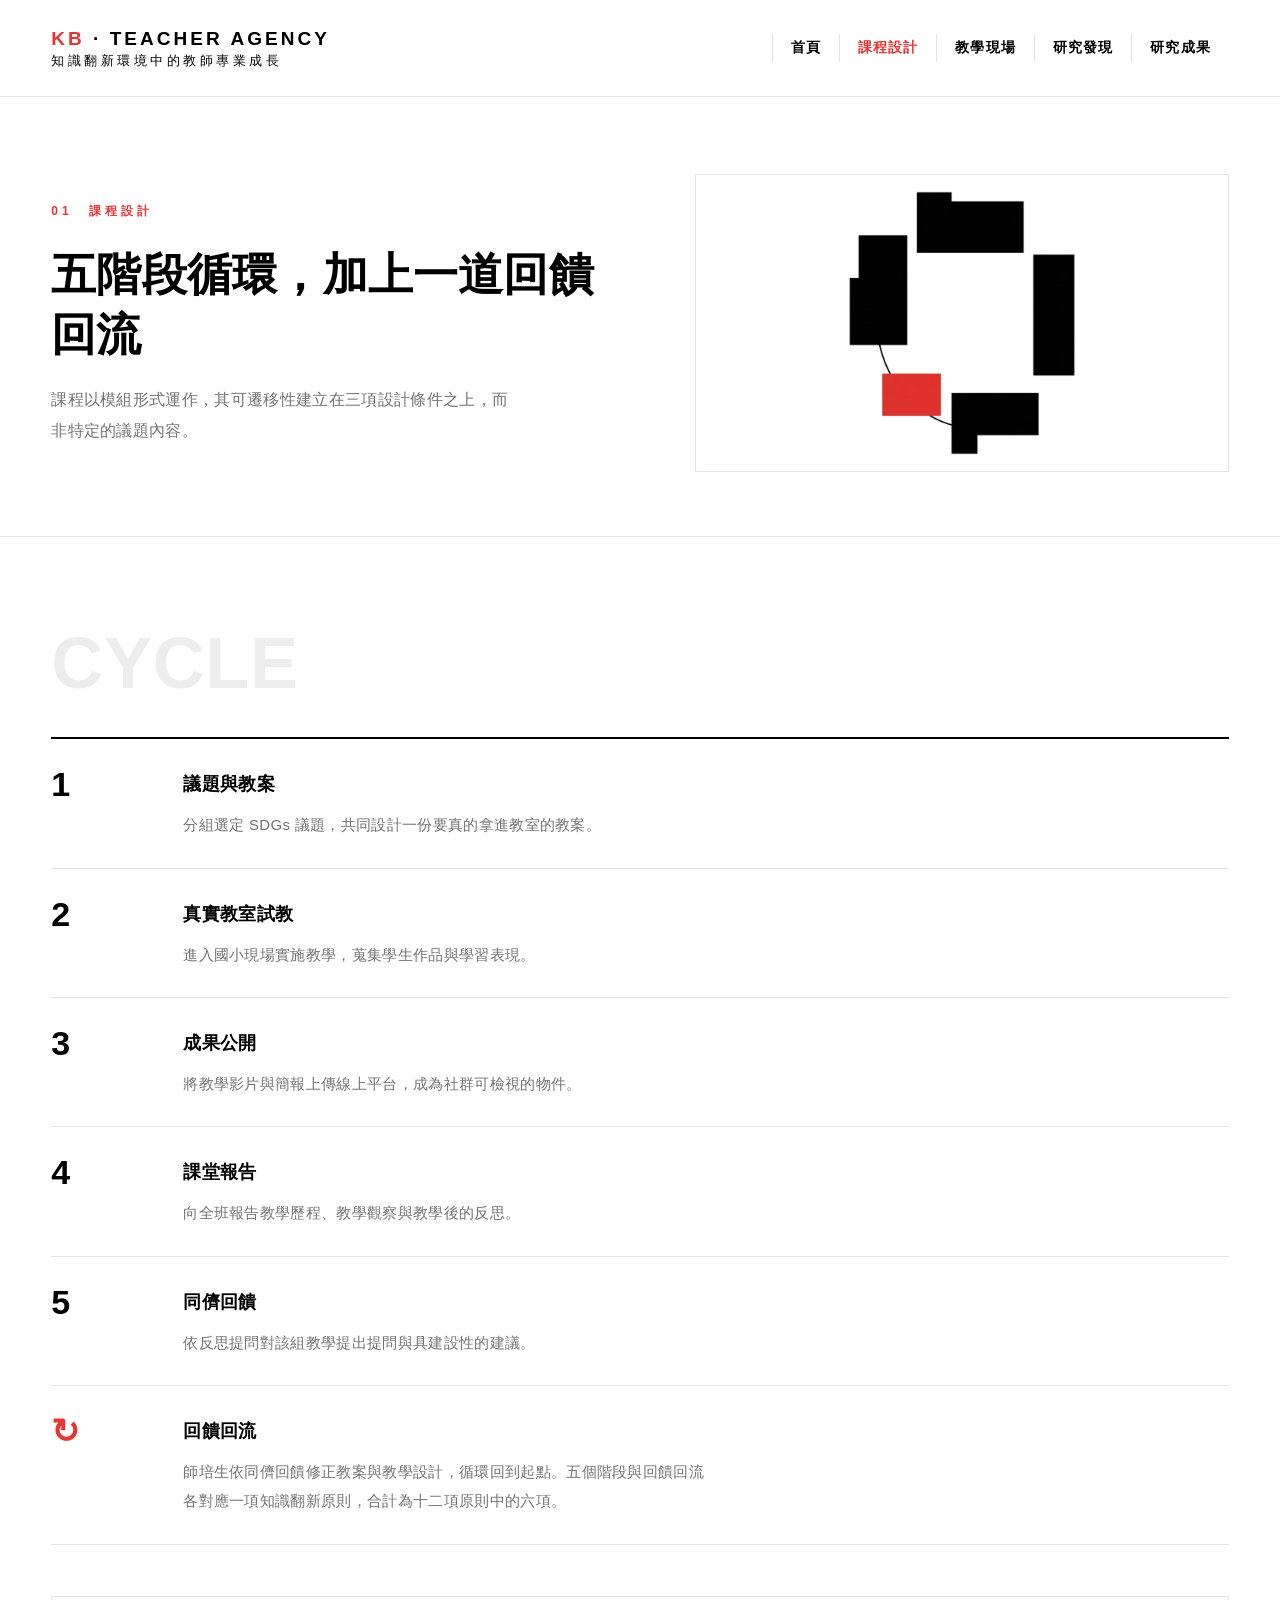
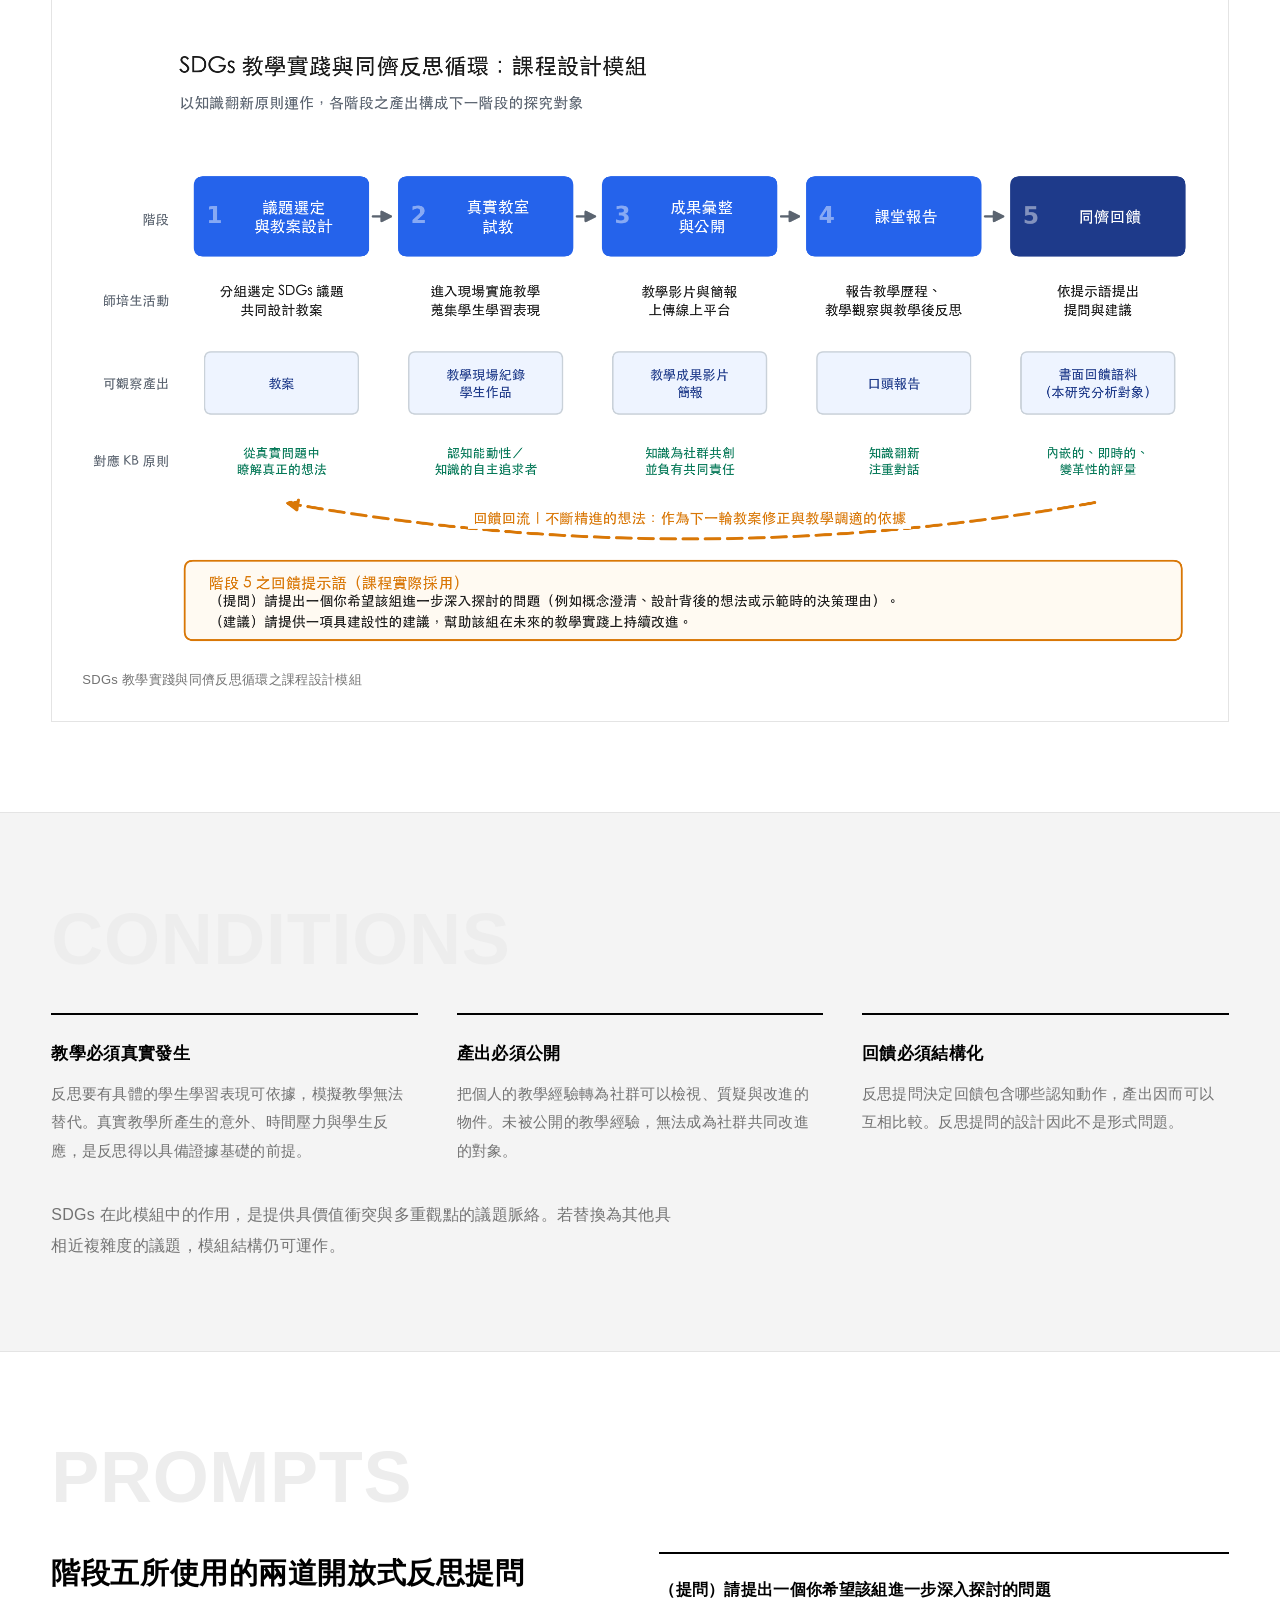
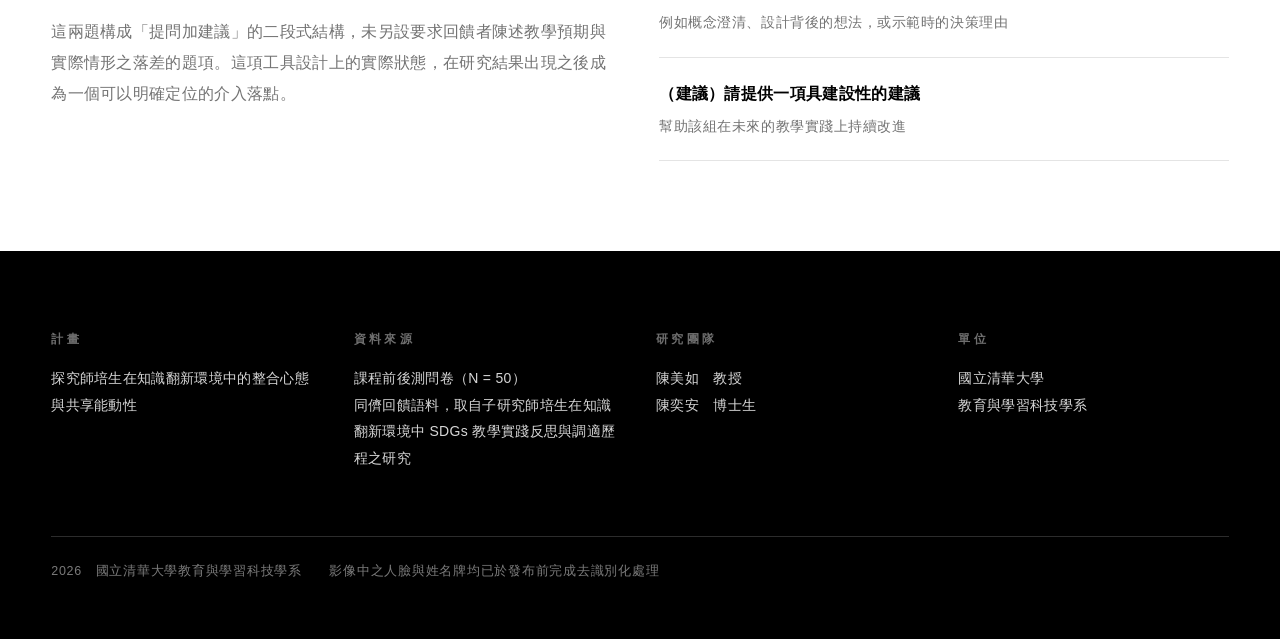
==== course.html @ b5ef2713 "納入整合心智問卷結果（N=50，三構面 dz .78–1.00）與兩構念關聯檢驗（N=45，r=-.20 未達顯著）" ====
<!doctype html>
<html lang="zh-Hant">
<head>
<meta charset="utf-8">
<meta name="viewport" content="width=device-width, initial-scale=1">
<title>課程設計｜探究師培生在知識翻新環境中的整合心態與共享能動性</title>
<meta name="description" content="五階段循環模組、三項可遷移的設計條件與同儕回饋反思提問">
<link rel="stylesheet" href="assets/site.css?v=9aa665db">
</head>
<body>

<header class="mast">
  <div class="mast-in">
    <a class="mark" href="index.html">
      <div class="en"><span>KB</span>&nbsp;&middot;&nbsp;TEACHER AGENCY</div>
      <div class="zh">知識翻新環境中的教師專業成長</div>
    </a>
    <button class="burger" aria-label="選單"><i></i><i></i><i></i></button>
    <nav class="nav"><a href="index.html">首頁</a><a href="course.html" class="on">課程設計</a><a href="field.html">教學現場</a><a href="findings.html">研究發現</a><a href="outputs.html">研究成果</a></nav>
  </div>
</header>

<section class="ph">
  <div class="ph-in">
    <div class="rv">
      <div class="kicker">01　課程設計</div>
      <h1>五階段循環，加上一道回饋回流</h1>
      <p class="stand">課程以模組形式運作，其可遷移性建立在三項設計條件之上，而非特定的議題內容。</p>
    </div>
    <figure class="kv rv"><img src="assets/art/kv-course.jpg" alt=""></figure>
  </div>
</section>

<section class="sec">
  <div class="shell">
    <h2 class="lab rv">Cycle</h2>
    <div class="stage rv"><div class="n">1</div><div><h3>議題與教案</h3><p>分組選定 SDGs 議題，共同設計一份要真的拿進教室的教案。</p></div></div>
    <div class="stage rv"><div class="n">2</div><div><h3>真實教室試教</h3><p>進入國小現場實施教學，蒐集學生作品與學習表現。</p></div></div>
    <div class="stage rv"><div class="n">3</div><div><h3>成果公開</h3><p>將教學影片與簡報上傳線上平台，成為社群可檢視的物件。</p></div></div>
    <div class="stage rv"><div class="n">4</div><div><h3>課堂報告</h3><p>向全班報告教學歷程、教學觀察與教學後的反思。</p></div></div>
    <div class="stage rv"><div class="n">5</div><div><h3>同儕回饋</h3><p>依反思提問對該組教學提出提問與具建設性的建議。</p></div></div>
    <div class="stage loop rv"><div class="n">↻</div><div><h3>回饋回流</h3><p>師培生依同儕回饋修正教案與教學設計，循環回到起點。五個階段與回饋回流各對應一項知識翻新原則，合計為十二項原則中的六項。</p></div></div>
    <figure class="plate rv"><img src="assets/figs/module_zh.png" alt="課程設計模組">
      <figcaption>SDGs 教學實踐與同儕反思循環之課程設計模組</figcaption></figure>
  </div>
</section>

<section class="sec wash">
  <div class="shell">
    <h2 class="lab rv">Conditions</h2>
    <div class="cols">
      <div class="cond rv"><h3>教學必須真實發生</h3><p>反思要有具體的學生學習表現可依據，模擬教學無法替代。真實教學所產生的意外、時間壓力與學生反應，是反思得以具備證據基礎的前提。</p></div>
      <div class="cond rv"><h3>產出必須公開</h3><p>把個人的教學經驗轉為社群可以檢視、質疑與改進的物件。未被公開的教學經驗，無法成為社群共同改進的對象。</p></div>
      <div class="cond rv"><h3>回饋必須結構化</h3><p>反思提問決定回饋包含哪些認知動作，產出因而可以互相比較。反思提問的設計因此不是形式問題。</p></div>
    </div>
    <p class="muted rv" style="margin-top:34px">SDGs 在此模組中的作用，是提供具價值衝突與多重觀點的議題脈絡。若替換為其他具相近複雜度的議題，模組結構仍可運作。</p>
  </div>
</section>

<section class="sec">
  <div class="shell">
    <h2 class="lab rv">Prompts</h2>
    <div class="cols">
      <div class="rv">
        <h2>階段五所使用的兩道開放式反思提問</h2>
        <p class="muted">這兩題構成「提問加建議」的二段式結構，未另設要求回饋者陳述教學預期與實際情形之落差的題項。這項工具設計上的實際狀態，在研究結果出現之後成為一個可以明確定位的介入落點。</p>
      </div>
      <div class="list rv">
        <ul>
          <li><div class="t">（提問）請提出一個你希望該組進一步深入探討的問題</div><div class="m">例如概念澄清、設計背後的想法，或示範時的決策理由</div></li>
          <li><div class="t">（建議）請提供一項具建設性的建議</div><div class="m">幫助該組在未來的教學實踐上持續改進</div></li>
        </ul>
      </div>
    </div>
  </div>
</section>


<footer class="foot">
  <div class="shell">
    <div class="grid">
      <div>
        <h4>計畫</h4>
        <p>探究師培生在知識翻新環境中的整合心態與共享能動性</p>
      </div>
      <div>
        <h4>資料來源</h4>
        <p>課程前後測問卷（N = 50）<br>同儕回饋語料，取自子研究師培生在知識翻新環境中 SDGs 教學實踐反思與調適歷程之研究</p>
      </div>
      <div>
        <h4>研究團隊</h4>
        <p>陳美如　教授<br>陳奕安　博士生</p>
      </div>
      <div>
        <h4>單位</h4>
        <p>國立清華大學<br>教育與學習科技學系</p>
      </div>
    </div>
    <div class="bar">2026　國立清華大學教育與學習科技學系　　影像中之人臉與姓名牌均已於發布前完成去識別化處理</div>
  </div>
</footer>

<div class="lb" id="lb"><button class="x" id="lbx" aria-label="關閉">×</button><div id="lbBody"></div><div class="cap" id="lbCap"></div></div>

<script src="assets/manifest.js?v=271b91b4"></script>
<script src="assets/site.js?v=cc3c981f"></script>
</body>
</html>
---- assets/site.css ----
/* ===========================================================
   計畫成果網站　樣式系統
   識別參考：台北當代藝術館（純白、純黑、單一訊號紅、硬邊方塊、無襯線）
   =========================================================== */

:root{
  --w:#FFFFFF;
  --k:#000000;
  --k-2:#272727;
  --grey:#737373;
  --grey-2:#A8A8A8;
  --rule:#E4E4E4;
  --wash:#F4F4F4;
  --red:#E83434;
  --red-2:#FF6060;

  --sans:"Noto Sans TC","PingFang TC","PingFang SC","Microsoft JhengHei","Heiti TC",
         -apple-system,BlinkMacSystemFont,"Helvetica Neue",Arial,sans-serif;
  --mono:"SF Mono",ui-monospace,Menlo,Consolas,monospace;

  --pad:clamp(20px,4vw,64px);
  --maxw:1440px;
  --mast-h:96px;
}

*{box-sizing:border-box}
html{-webkit-text-size-adjust:100%}
body{
  margin:0; background:var(--w); color:var(--k);
  font-family:var(--sans); font-size:16px; line-height:1.95;
  font-weight:400; letter-spacing:.02em;
  -webkit-font-smoothing:antialiased;
}
img{max-width:100%; display:block}
a{color:var(--k); text-decoration:none}
a:hover{color:var(--red)}

/* ---------- 骨架 ---------- */
.shell{max-width:var(--maxw); margin:0 auto; padding:0 var(--pad)}
.rule{height:1px; background:var(--rule); border:0; margin:0}

/* ---------- 標頭 ---------- */
.mast{position:sticky; top:0; z-index:100; background:var(--w); border-bottom:1px solid var(--rule)}
.mast-in{max-width:var(--maxw); margin:0 auto; padding:0 var(--pad);
  min-height:var(--mast-h); display:flex; align-items:center; justify-content:space-between; gap:24px}
.mark{display:block; line-height:1.15; padding:18px 0}
.mark .en{font-size:19px; font-weight:800; letter-spacing:.16em}
.mark .en span{color:var(--red)}
.mark .zh{font-size:12.5px; letter-spacing:.28em; color:var(--k); margin-top:4px; font-weight:500}
.mark:hover{color:var(--k)}

.nav{display:flex; align-items:stretch; gap:0}
.nav a{display:flex; align-items:center; padding:0 18px; font-size:14px; font-weight:700; letter-spacing:.08em;
  border-left:1px solid var(--rule); align-self:stretch}
.nav a.on{color:var(--red)}
.nav a.cta{background:var(--red); color:var(--w); border-left:0; margin-left:14px; padding:0 26px}
.nav a.cta:hover{background:var(--k); color:var(--w)}

.burger{display:none; width:52px; height:52px; background:var(--k); border:0; cursor:pointer; padding:0}
.burger i{display:block; width:22px; height:2px; background:var(--w); margin:4px auto}

@media(max-width:900px){
  :root{--mast-h:72px}
  .nav{position:fixed; inset:var(--mast-h) 0 auto 0; background:var(--w); flex-direction:column;
    border-bottom:1px solid var(--rule); transform:translateY(-140%); transition:transform .35s cubic-bezier(.2,.7,.2,1)}
  .nav.open{transform:none}
  .nav a{border-left:0; border-top:1px solid var(--rule); padding:18px var(--pad); font-size:15px}
  .nav a.cta{margin-left:0; padding:18px var(--pad)}
  .burger{display:block}
  .mark .en{font-size:16px} .mark .zh{font-size:11px; letter-spacing:.22em}
}

/* ---------- 頁首主視覺 ---------- */
.ph{border-bottom:1px solid var(--rule)}
.ph-in{max-width:var(--maxw); margin:0 auto; padding:clamp(40px,6vw,84px) var(--pad) clamp(36px,5vw,64px);
  display:grid; grid-template-columns:minmax(0,1fr) minmax(0,.92fr); gap:clamp(24px,5vw,64px); align-items:center}
@media(max-width:1000px){.ph-in{grid-template-columns:1fr; gap:28px}}
.kicker{font-size:12px; font-weight:800; letter-spacing:.34em; color:var(--red); margin-bottom:20px}
.ph h1{margin:0; font-weight:800; letter-spacing:.005em;
  font-size:clamp(27px,3.5vw,46px); line-height:1.34}
.ph .stand{margin:20px 0 0; font-size:16px; color:var(--grey); max-width:52ch; line-height:1.95}
.ph .kv{margin:0; border:1px solid var(--rule)}
.ph .kv img{width:100%; height:auto}

/* 首頁的加大版 */
.ph.lead .ph-in{padding-top:clamp(52px,7vw,104px)}
.ph.lead h1{font-size:clamp(30px,4.4vw,60px); line-height:1.26}

/* ---------- 區段 ---------- */
.sec{padding:clamp(56px,7vw,104px) 0; border-bottom:1px solid var(--rule)}
.sec:last-of-type{border-bottom:0}
.sec.wash{background:var(--wash)}
.sec.ink{background:var(--k); color:var(--w)}
.sec.ink .lab{color:#4A4A4A}
.sec.ink h2, .sec.ink a{color:var(--w)}
.sec.ink .rule{background:#333}

/* 需高於 .sec h2（同為 0,1,1 且在其前），故加上 .sec 前綴 */
.sec h2.lab{font-size:clamp(34px,6vw,72px); font-weight:800; letter-spacing:.01em; line-height:1;
  color:#EDEDED; margin:0 0 clamp(22px,3vw,44px); text-transform:uppercase;
  /* 最長的標為 DOCUMENTATION；窄螢幕下以 vw 收斂，並保留斷字作為最後防線 */
  overflow-wrap:break-word}
.sec h2{margin:0 0 22px; font-size:clamp(21px,2.4vw,29px); font-weight:800; letter-spacing:.02em; line-height:1.45}
.sec h3{margin:0 0 12px; font-size:18px; font-weight:800; letter-spacing:.02em}
.sec p{margin:0 0 18px; max-width:70ch}
.sec p:last-child{margin-bottom:0}
.lead-p{font-size:clamp(17px,1.6vw,20px); line-height:1.85; max-width:60ch; font-weight:500}
.muted{color:var(--grey)}

.cols{display:grid; grid-template-columns:repeat(auto-fit,minmax(min(100%,280px),1fr)); gap:clamp(20px,3vw,44px)}

/* ---------- 數字 ---------- */
.figs{display:grid; grid-template-columns:repeat(4,1fr); border-top:2px solid var(--k)}
.figs .f{padding:26px 20px 30px; border-right:1px solid var(--rule)}
.figs .f:last-child{border-right:0}
.figs b{display:block; font-size:clamp(32px,4vw,54px); font-weight:800; line-height:1; letter-spacing:-.01em;
  font-variant-numeric:tabular-nums}
.figs .f:nth-child(2) b{color:var(--red)}
.figs span{display:block; margin-top:12px; font-size:13px; color:var(--grey); letter-spacing:.06em; line-height:1.7}
@media(max-width:860px){.figs{grid-template-columns:repeat(2,1fr)}
  .figs .f{border-bottom:1px solid var(--rule)}
  .figs .f:nth-child(2n){border-right:0}}

/* ---------- 索引卡（首頁導引） ---------- */
.index-list{border-top:2px solid var(--k)}
.ix{display:grid; grid-template-columns:76px minmax(0,1fr) auto; gap:clamp(14px,3vw,40px);
  align-items:center; padding:clamp(22px,3vw,34px) 0; border-bottom:1px solid var(--rule)}
.ix:hover{color:var(--k)}
.ix .n{font-size:13px; font-weight:800; letter-spacing:.16em; color:var(--grey-2)}
.ix h3{margin:0 0 6px; font-size:clamp(19px,2.1vw,26px); font-weight:800; letter-spacing:.02em}
.ix p{margin:0; font-size:14.5px; color:var(--grey); max-width:60ch; line-height:1.8}
.ix .go{width:46px; height:46px; background:var(--wash); display:grid; place-items:center; flex:none;
  font-size:17px; transition:background .25s, color .25s}
.ix:hover .go{background:var(--red); color:var(--w)}
.ix:hover h3{color:var(--red)}
@media(max-width:700px){.ix{grid-template-columns:1fr auto; gap:14px} .ix .n{grid-column:1/-1}}

/* ---------- 階段 ---------- */
.stage{display:grid; grid-template-columns:96px minmax(0,1fr); gap:clamp(16px,3vw,36px);
  padding:28px 0; border-bottom:1px solid var(--rule)}
.stage:first-of-type{border-top:2px solid var(--k)}
.stage .n{font-size:34px; font-weight:800; line-height:1; letter-spacing:-.02em; font-variant-numeric:tabular-nums}
.stage.loop .n{color:var(--red)}
.stage h3{margin:0 0 8px}
.stage p{margin:0; color:var(--grey); font-size:15px; max-width:64ch}
@media(max-width:700px){.stage{grid-template-columns:56px minmax(0,1fr)} .stage .n{font-size:26px}}

.cond{border-top:2px solid var(--k); padding-top:22px}
.cond h3{margin:0 0 10px; font-size:17px}
.cond p{margin:0; font-size:14.5px; color:var(--grey)}

/* ---------- 發現 ---------- */
.find{border-top:2px solid var(--k); padding:32px 0 40px; border-bottom:1px solid var(--rule)}
.find .rq{font-size:12px; font-weight:800; letter-spacing:.3em; color:var(--red); margin-bottom:16px}
.find .big{font-size:clamp(40px,6vw,78px); font-weight:800; line-height:.98; letter-spacing:-.02em;
  font-variant-numeric:tabular-nums; margin-bottom:6px}
.find .cap{font-size:13px; color:var(--grey); letter-spacing:.05em; margin-bottom:22px}
.find h2{margin:0 0 14px}
.find-grid{display:grid; grid-template-columns:minmax(0,.72fr) minmax(0,1fr); gap:clamp(20px,4vw,56px)}
@media(max-width:860px){.find-grid{grid-template-columns:1fr; gap:10px}}

figure.plate{margin:clamp(28px,4vw,52px) 0 0; border:1px solid var(--rule); padding:clamp(16px,2.5vw,30px)}
figure.plate img{width:100%}
figure.plate figcaption{margin-top:16px; font-size:13px; color:var(--grey); line-height:1.75}

/* ---------- 揭露 ---------- */
.disclose{border:2px solid var(--red); padding:clamp(24px,3.5vw,44px)}
.disclose .tag{display:inline-block; background:var(--red); color:var(--w); font-size:12px; font-weight:800;
  letter-spacing:.24em; padding:6px 14px; margin-bottom:22px}
.disclose p{max-width:74ch}

/* ---------- 表列 ---------- */
.list{border-top:2px solid var(--k)}
.list li{list-style:none; padding:22px 0; border-bottom:1px solid var(--rule)}
.list ul{margin:0; padding:0}
.list .t{font-size:16px; font-weight:700; line-height:1.7}
.list .m{margin-top:8px; font-size:13.5px; color:var(--grey); letter-spacing:.04em; line-height:1.75}

/* ---------- 影音 ---------- */
.video{border:1px solid var(--rule); background:#000; position:relative; aspect-ratio:16/9}
.video iframe{position:absolute; inset:0; width:100%; height:100%; border:0}
.gal{display:grid; grid-template-columns:repeat(12,1fr); gap:10px}
.g{grid-column:span 4; min-width:0; aspect-ratio:4/3; overflow:hidden; background:var(--wash); cursor:zoom-in; position:relative}
.g.w{grid-column:span 6; aspect-ratio:16/10}
.g.t{grid-column:span 3; aspect-ratio:3/4}
.g img{width:100%; height:100%; object-fit:cover; transition:transform .7s cubic-bezier(.2,.7,.2,1)}
.g:hover img{transform:scale(1.05)}
.g .pl{position:absolute; left:0; bottom:0; background:var(--red); color:var(--w); font-size:11px;
  font-weight:800; letter-spacing:.14em; padding:6px 12px}
@media(max-width:860px){.g,.g.w,.g.t{grid-column:span 6; aspect-ratio:4/3}}
@media(max-width:540px){.gal{grid-template-columns:1fr} .g,.g.w,.g.t{grid-column:auto}}

.lb{position:fixed; inset:0; z-index:200; background:rgba(0,0,0,.95); display:none; place-items:center; padding:28px}
.lb.on{display:grid}
.lb img,.lb video{max-width:94vw; max-height:84vh}
.lb .cap{position:absolute; left:0; right:0; bottom:20px; text-align:center; color:#bbb; font-size:13px; padding:0 24px}
.lb .x{position:absolute; top:16px; right:18px; width:44px; height:44px; background:var(--red); color:var(--w);
  border:0; font-size:20px; cursor:pointer}

/* ---------- 頁尾 ---------- */
footer.foot{background:var(--k); color:var(--w); padding:clamp(44px,6vw,80px) 0 clamp(36px,5vw,56px)}
footer.foot a{color:var(--w)} footer.foot a:hover{color:var(--red-2)}
footer.foot .grid{display:grid; grid-template-columns:repeat(auto-fit,minmax(min(100%,220px),1fr)); gap:32px}
footer.foot h4{margin:0 0 14px; font-size:12px; font-weight:800; letter-spacing:.28em; color:#6E6E6E}
footer.foot p{margin:0 0 8px; font-size:14px; line-height:1.9; color:#D6D6D6}
footer.foot .bar{margin-top:clamp(32px,5vw,56px); padding-top:22px; border-top:1px solid #2C2C2C;
  font-size:12.5px; color:#7A7A7A; letter-spacing:.06em}

/* ---------- 進場 ---------- */
.js .rv{opacity:0; transform:translateY(14px); transition:opacity .7s cubic-bezier(.2,.7,.2,1), transform .7s cubic-bezier(.2,.7,.2,1)}
.js .rv.in{opacity:1; transform:none}
@media(prefers-reduced-motion:reduce){.js .rv{opacity:1; transform:none; transition:none}}


/* ===========================================================
   響應式補強
   =========================================================== */

/* 錨點捲動時避開固定標頭 */
:target{scroll-margin-top:calc(var(--mast-h) + 16px)}

/* 瀏海與圓角螢幕的安全區 */
@supports(padding:max(0px)){
  .shell,.mast-in,.ph-in{
    padding-left:max(var(--pad),env(safe-area-inset-left));
    padding-right:max(var(--pad),env(safe-area-inset-right));
  }
  footer.foot{padding-bottom:max(clamp(36px,5vw,56px),env(safe-area-inset-bottom))}
}

/* 觸控裝置：hover 效果無法觸發，改以點擊回饋取代，避免停在放大狀態 */
@media(hover:none){
  .g:hover img{transform:none}
  .g:active img{transform:scale(1.03)}
  .ix:hover .go{background:var(--wash); color:var(--k)}
  .ix:hover h3{color:var(--k)}
  .ix:active .go{background:var(--red); color:var(--w)}
  .ix:active h3{color:var(--red)}
  .nav a:hover,a:hover{color:inherit}
  .nav a.on{color:var(--red)}
}

/* 行動版選單：項目多或橫向持機時仍可捲動 */
@media(max-width:900px){
  .nav{max-height:calc(100svh - var(--mast-h)); overflow-y:auto; -webkit-overflow-scrolling:touch}
  .nav a{min-height:52px}
}

/* 橫向持機的矮螢幕：壓縮標頭與區段留白 */
@media(max-height:520px) and (orientation:landscape){
  :root{--mast-h:56px}
  .mark{padding:10px 0}
  .mark .zh{display:none}
  .sec{padding:40px 0}
  .ph-in{padding-top:28px; padding-bottom:24px}
}

/* 平板：主視覺與內文並排會過擠，改為堆疊但限制圖高 */
@media(min-width:701px) and (max-width:1000px){
  .ph .kv img{max-height:46svh; width:100%; object-fit:cover; object-position:center}
}

/* 手機：關鍵數字由二欄改為單欄，避免換行破碎 */
@media(max-width:420px){
  .figs{grid-template-columns:1fr}
  .figs .f{border-right:0; border-bottom:1px solid var(--rule); padding:20px 0 22px}
  .figs .f:last-child{border-bottom:0}
  .figs span br{display:none}
  .sec h2.lab{font-size:clamp(23px,8.4vw,34px)}
  .find .big{font-size:44px}
  .stage{grid-template-columns:44px minmax(0,1fr); gap:14px}
  .stage .n{font-size:23px}
  .ph .kv img{max-height:40svh; object-fit:cover}
}

/* 圖表在小螢幕上縮到不可讀，提示可點開放大 */
@media(max-width:860px){
  figure.plate{position:relative; cursor:zoom-in}
  figure.plate::after{content:"點擊放大"; position:absolute; right:0; bottom:0;
    background:var(--k); color:var(--w); font-size:11px; font-weight:700;
    letter-spacing:.14em; padding:5px 10px}
}

/* 大螢幕：避免行長過長 */
@media(min-width:1600px){
  .sec p,.lead-p{max-width:64ch}
}
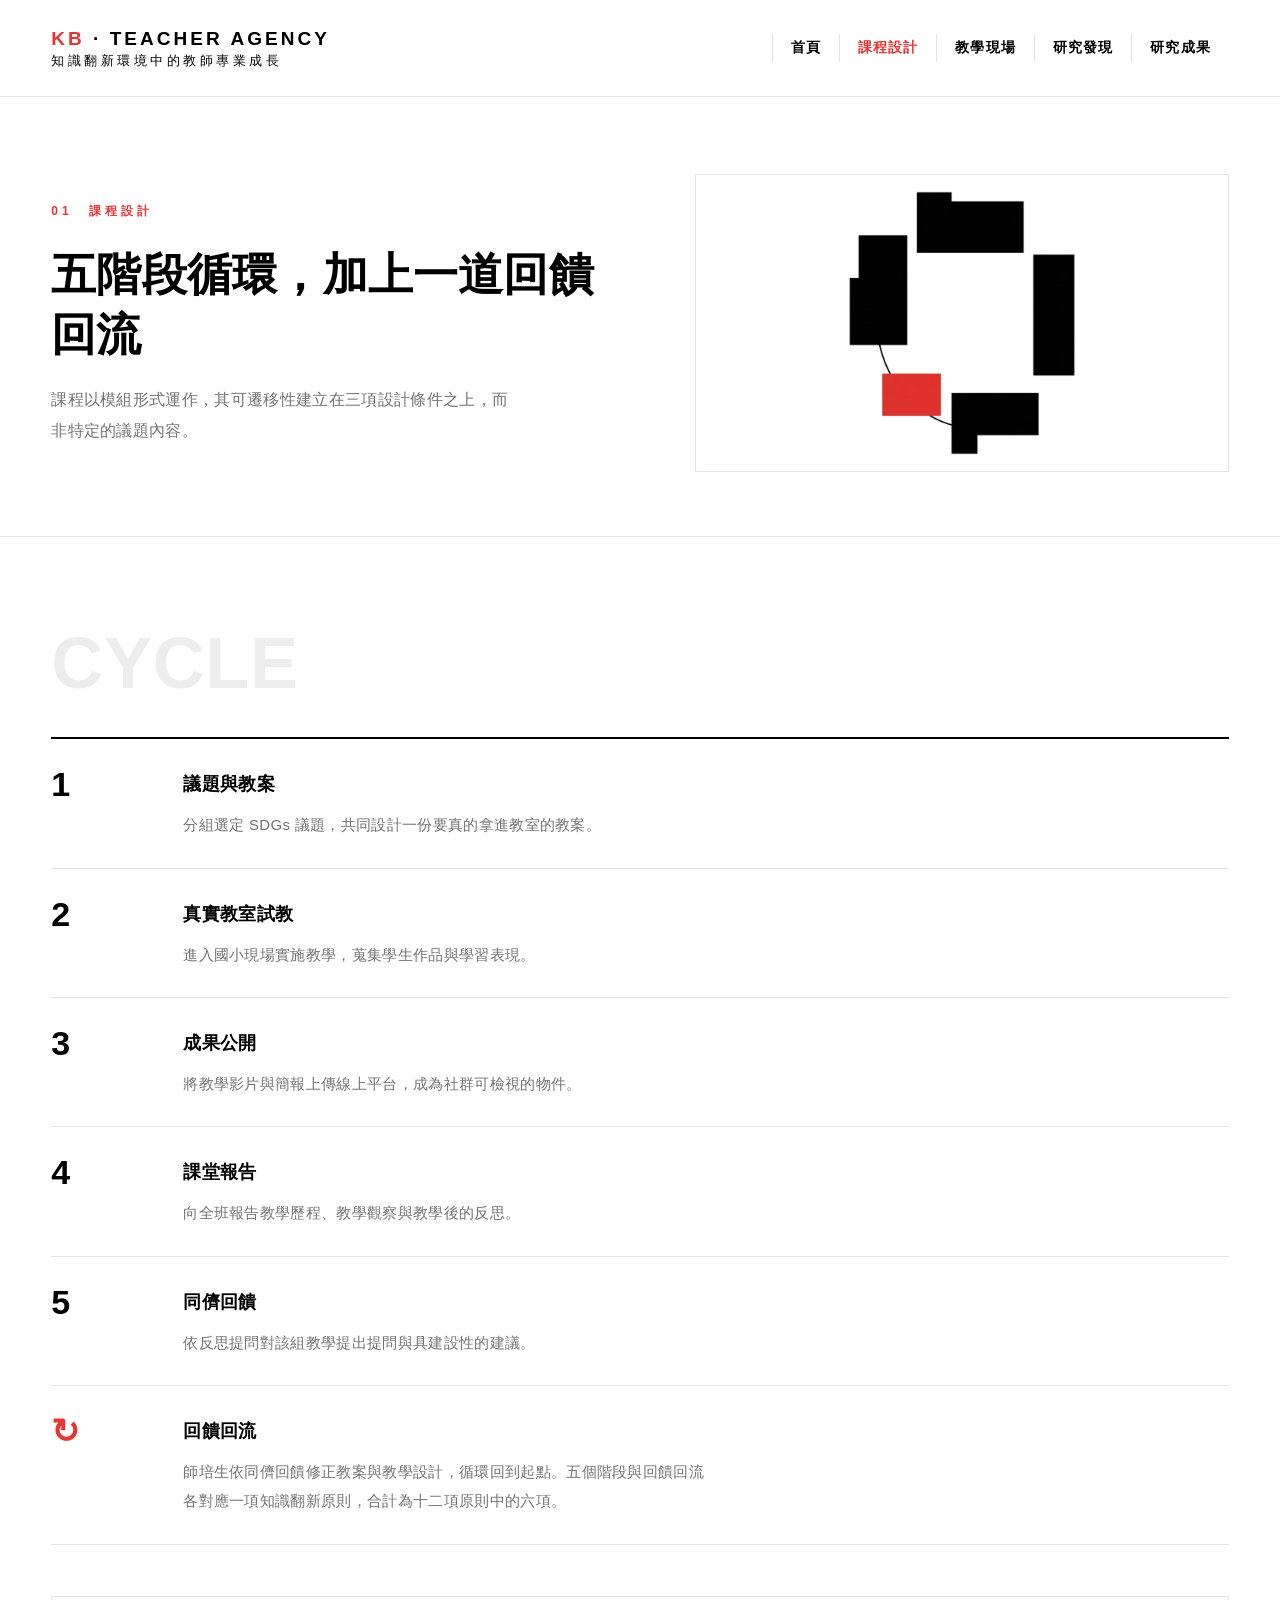
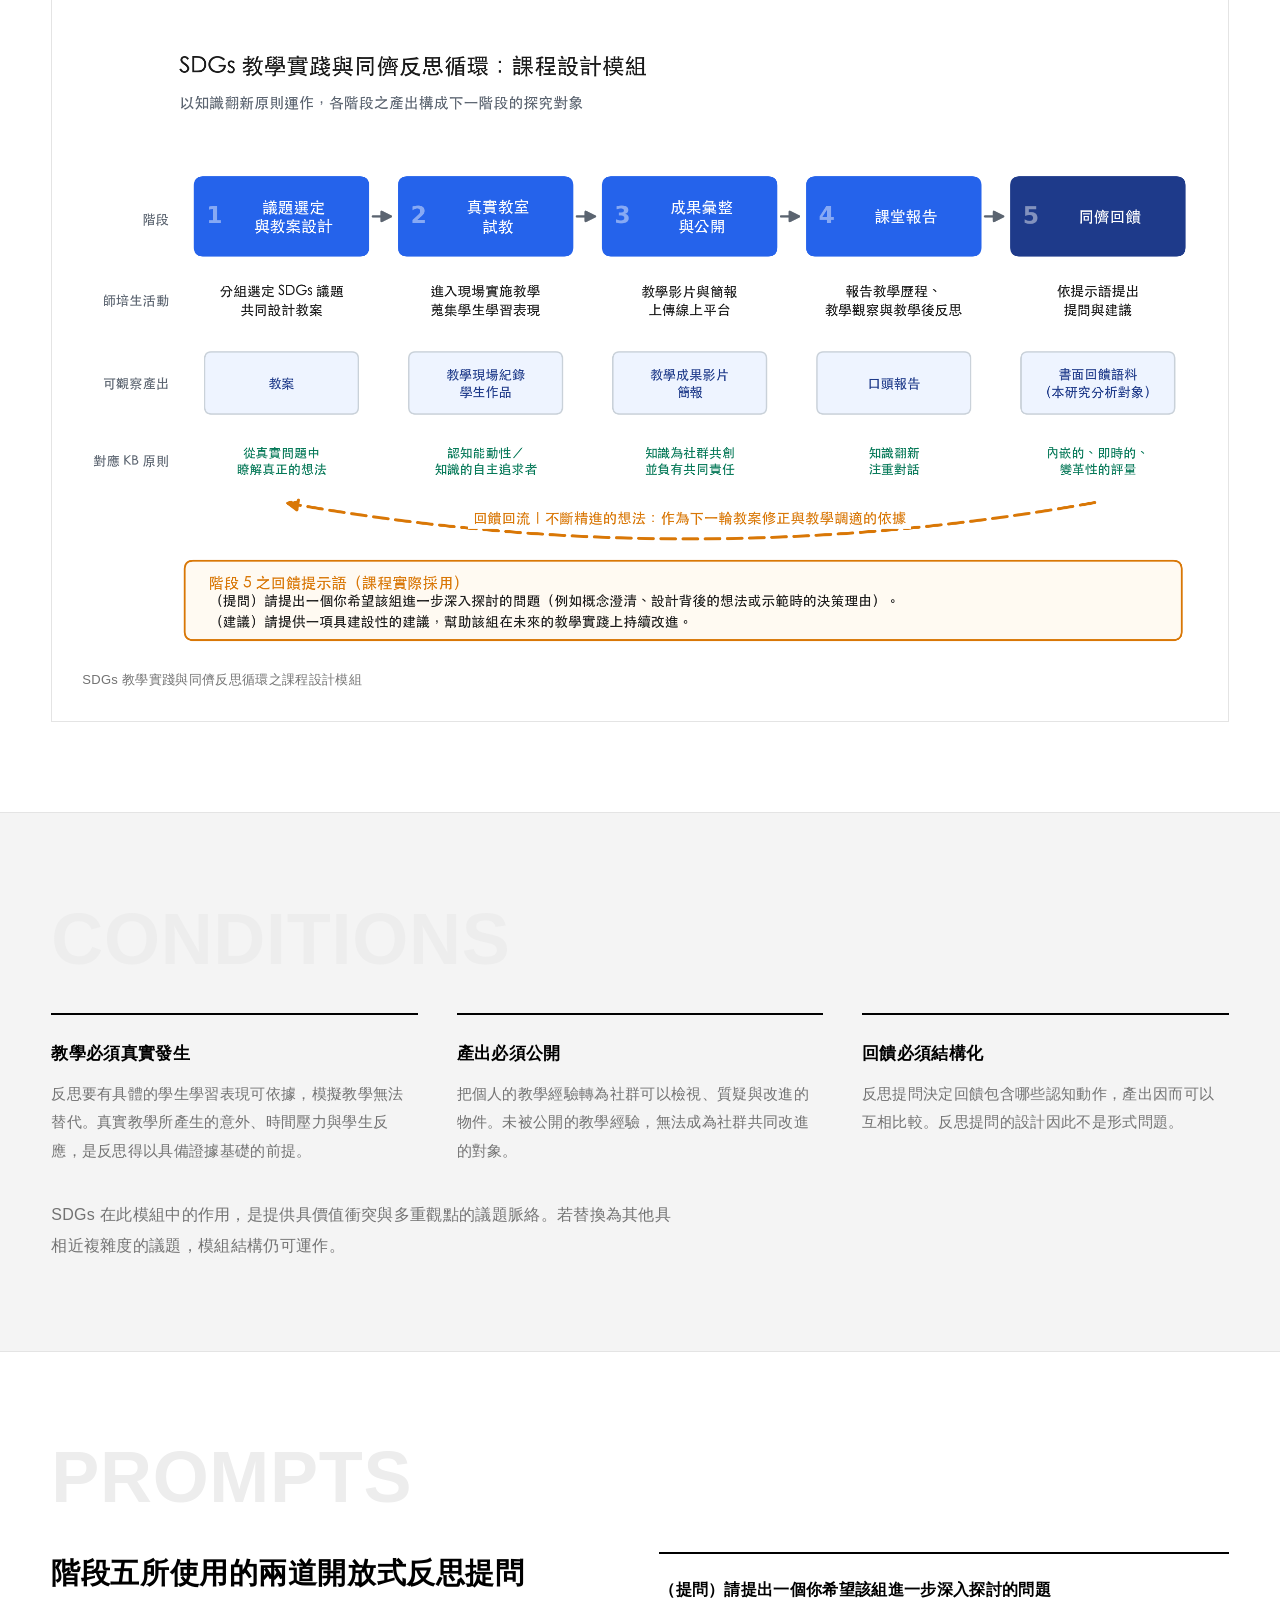
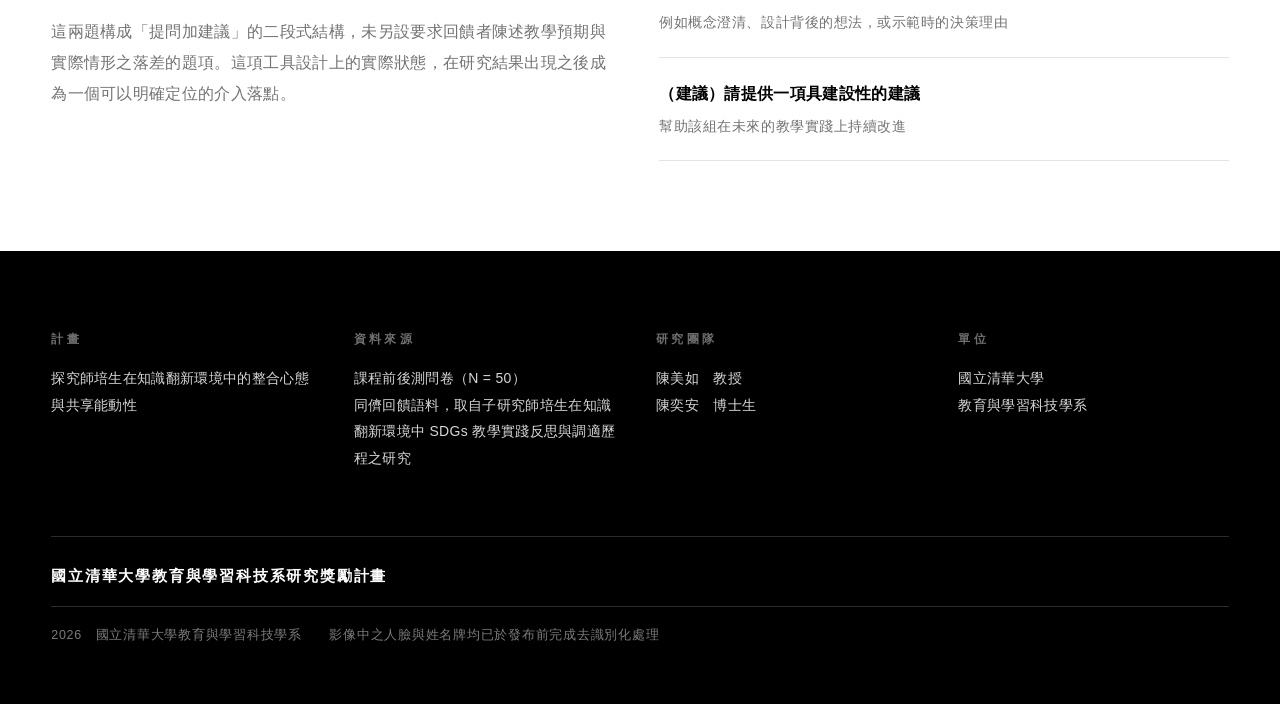
==== commit 518a6048: "首頁標示改為計畫成果，頁尾加上補助計畫名稱" ====
--- a/course.html
+++ b/course.html
@@ -5,7 +5,7 @@
 <meta name="viewport" content="width=device-width, initial-scale=1">
 <title>課程設計｜探究師培生在知識翻新環境中的整合心態與共享能動性</title>
 <meta name="description" content="五階段循環模組、三項可遷移的設計條件與同儕回饋反思提問">
-<link rel="stylesheet" href="assets/site.css?v=9aa665db">
+<link rel="stylesheet" href="assets/site.css?v=281e5c1e">
 </head>
 <body>
 
@@ -96,6 +96,7 @@
         <p>國立清華大學<br>教育與學習科技學系</p>
       </div>
     </div>
+    <div class="fund">國立清華大學教育與學習科技系研究獎勵計畫</div>
     <div class="bar">2026　國立清華大學教育與學習科技學系　　影像中之人臉與姓名牌均已於發布前完成去識別化處理</div>
   </div>
 </footer>
--- a/assets/site.css
+++ b/assets/site.css
@@ -75,7 +75,10 @@
 .ph-in{max-width:var(--maxw); margin:0 auto; padding:clamp(40px,6vw,84px) var(--pad) clamp(36px,5vw,64px);
   display:grid; grid-template-columns:minmax(0,1fr) minmax(0,.92fr); gap:clamp(24px,5vw,64px); align-items:center}
 @media(max-width:1000px){.ph-in{grid-template-columns:1fr; gap:28px}}
-.kicker{font-size:12px; font-weight:800; letter-spacing:.34em; color:var(--red); margin-bottom:20px}
+.kicker{font-size:12px; font-weight:800; letter-spacing:.34em; color:var(--red); margin-bottom:20px;
+  max-width:100%; overflow-wrap:break-word}
+/* 補助單位名稱較長，窄螢幕收斂字距以免撐破版面 */
+@media(max-width:560px){.kicker{letter-spacing:.16em; font-size:11.5px; line-height:1.9}}
 .ph h1{margin:0; font-weight:800; letter-spacing:.005em;
   font-size:clamp(27px,3.5vw,46px); line-height:1.34}
 .ph .stand{margin:20px 0 0; font-size:16px; color:var(--grey); max-width:52ch; line-height:1.95}
@@ -203,7 +206,9 @@
 footer.foot .grid{display:grid; grid-template-columns:repeat(auto-fit,minmax(min(100%,220px),1fr)); gap:32px}
 footer.foot h4{margin:0 0 14px; font-size:12px; font-weight:800; letter-spacing:.28em; color:#6E6E6E}
 footer.foot p{margin:0 0 8px; font-size:14px; line-height:1.9; color:#D6D6D6}
-footer.foot .bar{margin-top:clamp(32px,5vw,56px); padding-top:22px; border-top:1px solid #2C2C2C;
+footer.foot .fund{margin-top:clamp(32px,5vw,56px); padding-top:26px; border-top:1px solid #2C2C2C;
+  font-size:15px; font-weight:700; color:var(--w); letter-spacing:.12em; line-height:1.7}
+footer.foot .bar{margin-top:18px; padding-top:16px; border-top:1px solid #2C2C2C;
   font-size:12.5px; color:#7A7A7A; letter-spacing:.06em}
 
 /* ---------- 進場 ---------- */
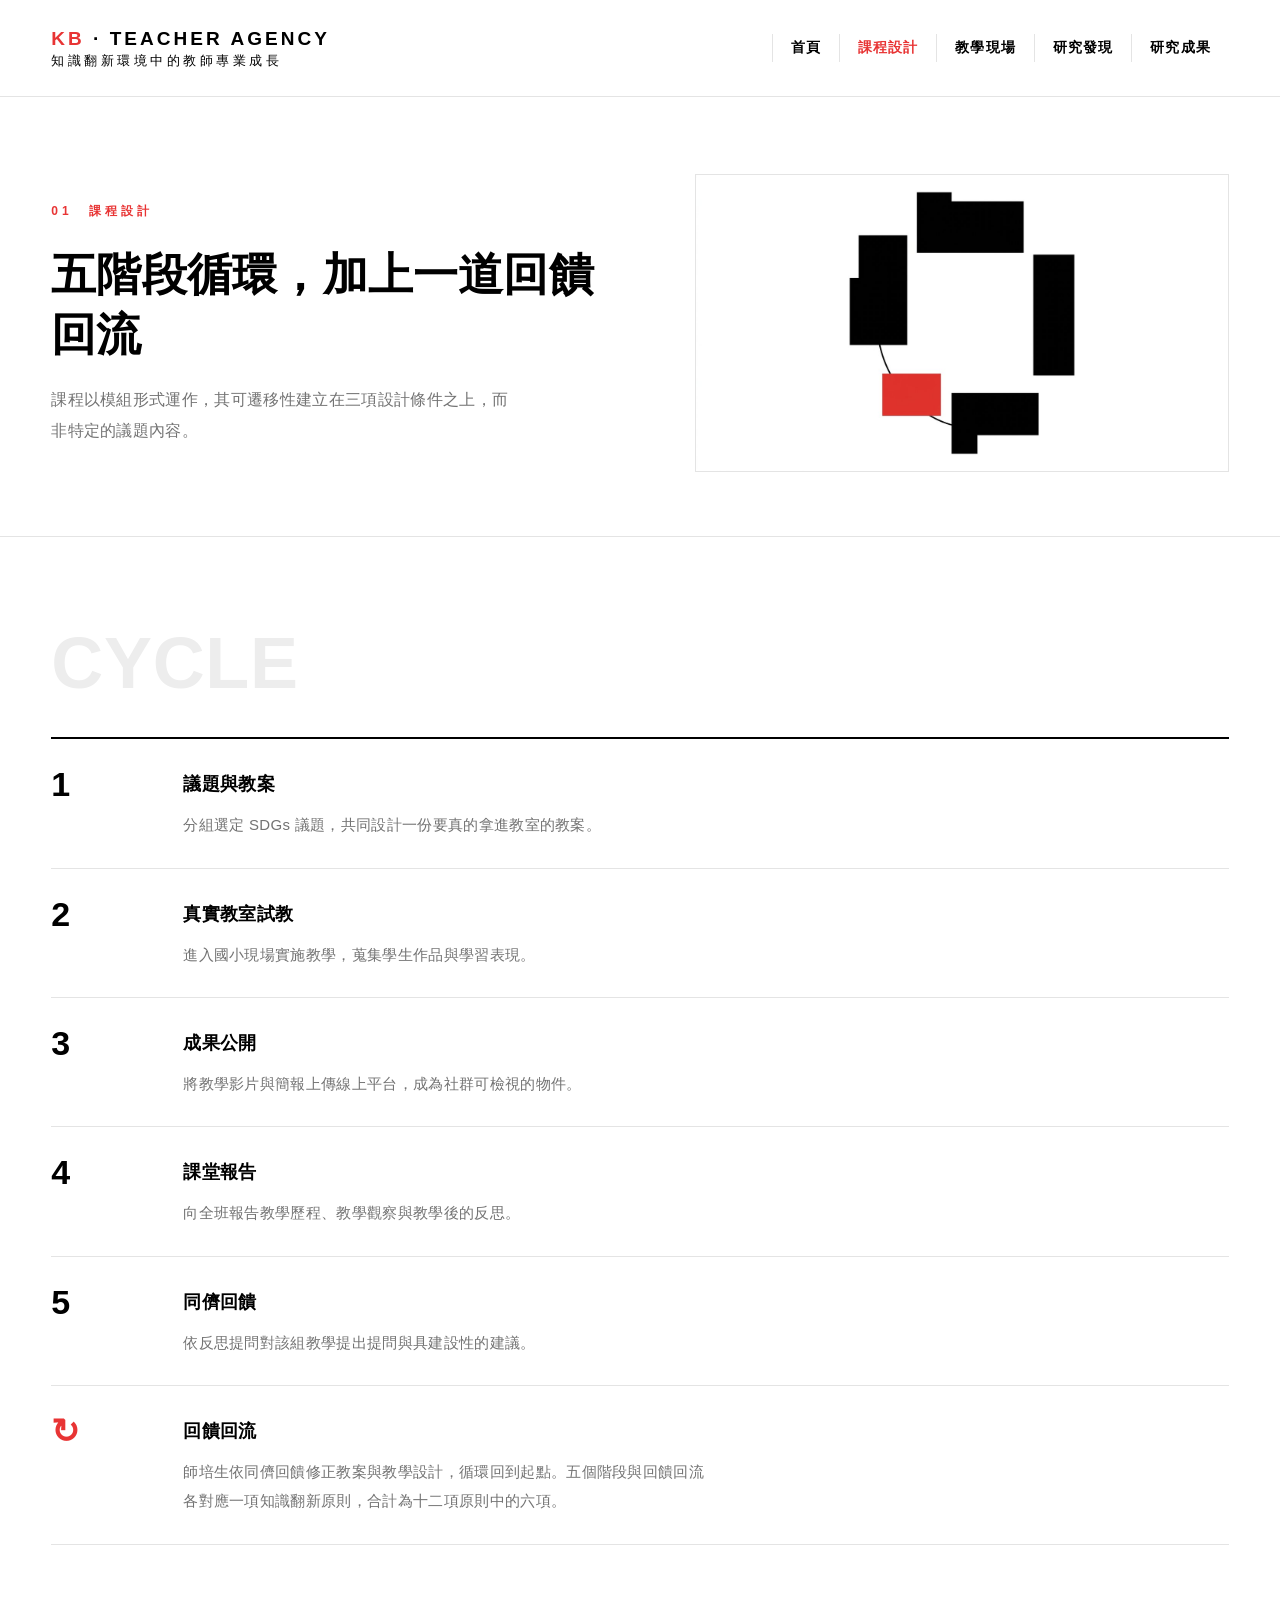
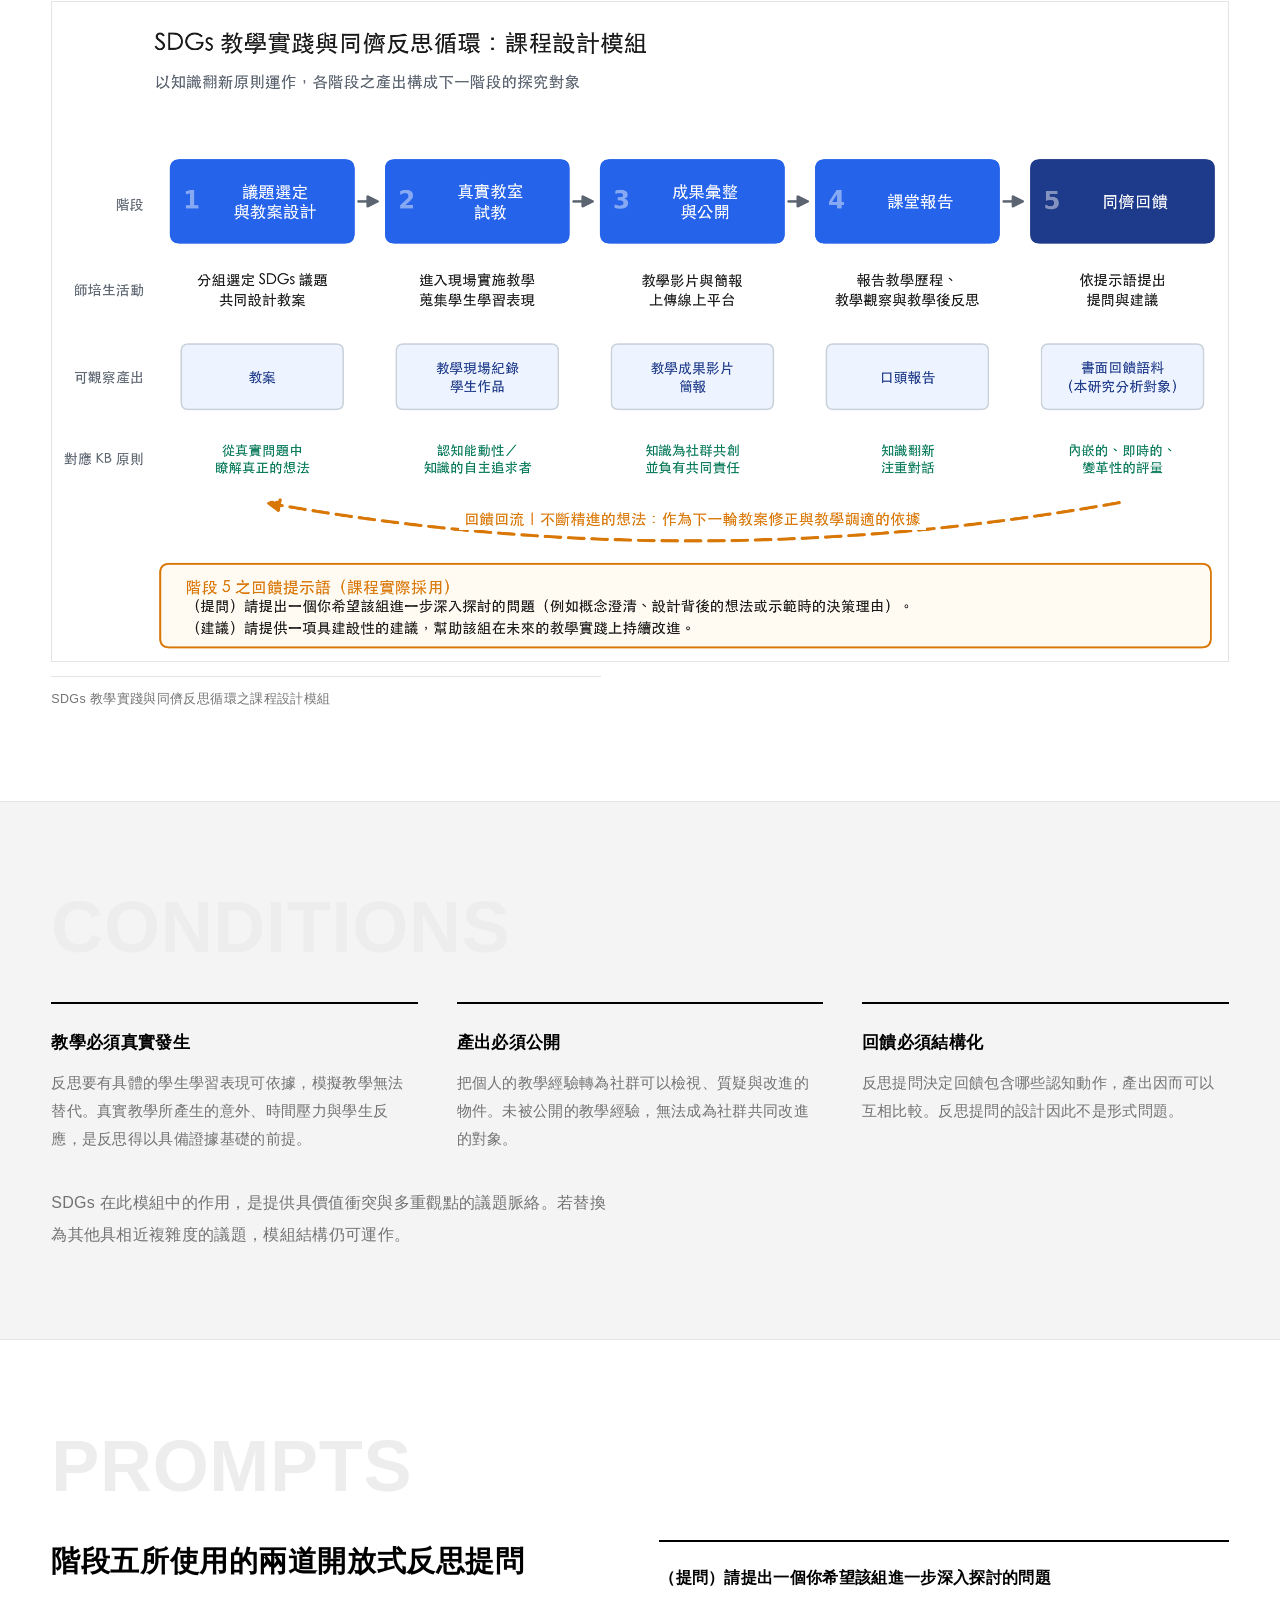
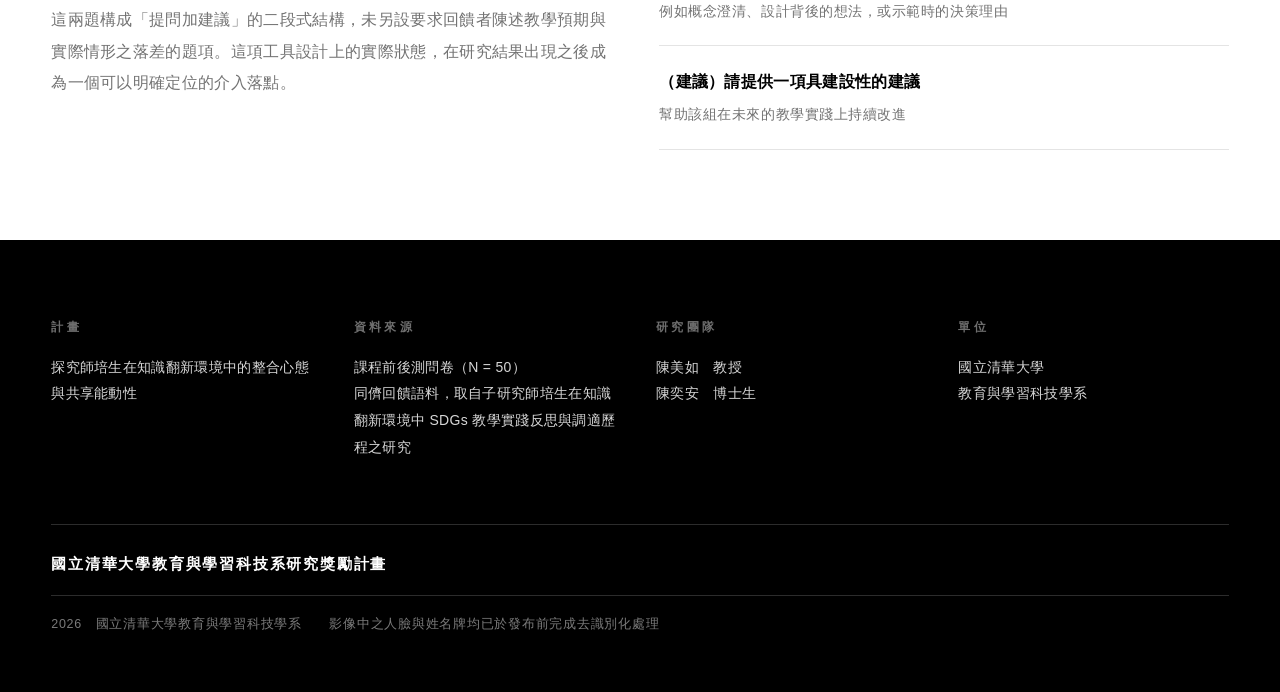
==== commit ac79e2b0: "研究發現頁排版修正：數字欄改窄欄並黏著、中文行長收斂至 33 字、圖表改輕量框、修正減號字型" ====
--- a/course.html
+++ b/course.html
@@ -5,7 +5,7 @@
 <meta name="viewport" content="width=device-width, initial-scale=1">
 <title>課程設計｜探究師培生在知識翻新環境中的整合心態與共享能動性</title>
 <meta name="description" content="五階段循環模組、三項可遷移的設計條件與同儕回饋反思提問">
-<link rel="stylesheet" href="assets/site.css?v=281e5c1e">
+<link rel="stylesheet" href="assets/site.css?v=e246bac6">
 </head>
 <body>
 
--- a/assets/site.css
+++ b/assets/site.css
@@ -4,6 +4,7 @@
    =========================================================== */
 
 :root{
+  --num:"Helvetica Neue",Helvetica,Arial,sans-serif;
   --w:#FFFFFF;
   --k:#000000;
   --k-2:#272727;
@@ -14,8 +15,10 @@
   --red:#E83434;
   --red-2:#FF6060;
 
-  --sans:"Noto Sans TC","PingFang TC","PingFang SC","Microsoft JhengHei","Heiti TC",
-         -apple-system,BlinkMacSystemFont,"Helvetica Neue",Arial,sans-serif;
+  /* 拉丁字型置前：英數與數學符號取自 Helvetica，中文字不在其字符集內會自動回退到中文字型。
+     這可避免 U+2212 減號落到中文字型而被渲染成近似「一」的長橫。 */
+  --sans:"Helvetica Neue",Helvetica,Arial,"Noto Sans TC","PingFang TC","PingFang SC",
+         "Microsoft JhengHei","Heiti TC",-apple-system,BlinkMacSystemFont,sans-serif;
   --mono:"SF Mono",ui-monospace,Menlo,Consolas,monospace;
 
   --pad:clamp(20px,4vw,64px);
@@ -105,9 +108,9 @@
   overflow-wrap:break-word}
 .sec h2{margin:0 0 22px; font-size:clamp(21px,2.4vw,29px); font-weight:800; letter-spacing:.02em; line-height:1.45}
 .sec h3{margin:0 0 12px; font-size:18px; font-weight:800; letter-spacing:.02em}
-.sec p{margin:0 0 18px; max-width:70ch}
+.sec p{margin:0 0 18px; max-width:35em}
 .sec p:last-child{margin-bottom:0}
-.lead-p{font-size:clamp(17px,1.6vw,20px); line-height:1.85; max-width:60ch; font-weight:500}
+.lead-p{font-size:clamp(17px,1.6vw,20px); line-height:1.8; max-width:22em; font-weight:500}
 .muted{color:var(--grey)}
 
 .cols{display:grid; grid-template-columns:repeat(auto-fit,minmax(min(100%,280px),1fr)); gap:clamp(20px,3vw,44px)}
@@ -116,8 +119,8 @@
 .figs{display:grid; grid-template-columns:repeat(4,1fr); border-top:2px solid var(--k)}
 .figs .f{padding:26px 20px 30px; border-right:1px solid var(--rule)}
 .figs .f:last-child{border-right:0}
-.figs b{display:block; font-size:clamp(32px,4vw,54px); font-weight:800; line-height:1; letter-spacing:-.01em;
-  font-variant-numeric:tabular-nums}
+.figs b{display:block; font-family:var(--num); font-size:clamp(32px,4vw,54px); font-weight:700;
+  line-height:1; letter-spacing:-.01em; font-variant-numeric:tabular-nums}
 .figs .f:nth-child(2) b{color:var(--red)}
 .figs span{display:block; margin-top:12px; font-size:13px; color:var(--grey); letter-spacing:.06em; line-height:1.7}
 @media(max-width:860px){.figs{grid-template-columns:repeat(2,1fr)}
@@ -142,7 +145,7 @@
 .stage{display:grid; grid-template-columns:96px minmax(0,1fr); gap:clamp(16px,3vw,36px);
   padding:28px 0; border-bottom:1px solid var(--rule)}
 .stage:first-of-type{border-top:2px solid var(--k)}
-.stage .n{font-size:34px; font-weight:800; line-height:1; letter-spacing:-.02em; font-variant-numeric:tabular-nums}
+.stage .n{font-family:var(--num); font-size:34px; font-weight:700; line-height:1; letter-spacing:-.02em; font-variant-numeric:tabular-nums}
 .stage.loop .n{color:var(--red)}
 .stage h3{margin:0 0 8px}
 .stage p{margin:0; color:var(--grey); font-size:15px; max-width:64ch}
@@ -153,24 +156,38 @@
 .cond p{margin:0; font-size:14.5px; color:var(--grey)}
 
 /* ---------- 發現 ---------- */
-.find{border-top:2px solid var(--k); padding:32px 0 40px; border-bottom:1px solid var(--rule)}
-.find .rq{font-size:12px; font-weight:800; letter-spacing:.3em; color:var(--red); margin-bottom:16px}
-.find .big{font-size:clamp(40px,6vw,78px); font-weight:800; line-height:.98; letter-spacing:-.02em;
-  font-variant-numeric:tabular-nums; margin-bottom:6px}
-.find .cap{font-size:13px; color:var(--grey); letter-spacing:.05em; margin-bottom:22px}
-.find h2{margin:0 0 14px}
-.find-grid{display:grid; grid-template-columns:minmax(0,.72fr) minmax(0,1fr); gap:clamp(20px,4vw,56px)}
-@media(max-width:860px){.find-grid{grid-template-columns:1fr; gap:10px}}
-
-figure.plate{margin:clamp(28px,4vw,52px) 0 0; border:1px solid var(--rule); padding:clamp(16px,2.5vw,30px)}
-figure.plate img{width:100%}
-figure.plate figcaption{margin-top:16px; font-size:13px; color:var(--grey); line-height:1.75}
+.find{border-top:2px solid var(--k); padding:clamp(30px,3.6vw,46px) 0 clamp(38px,4.4vw,58px);
+  border-bottom:1px solid var(--rule)}
+.find:last-of-type{border-bottom:0; padding-bottom:0}
+
+/* 數字欄固定為窄欄，避免短數字占住半個版面而留下大片空白 */
+.find-grid{display:grid; grid-template-columns:minmax(0,208px) minmax(0,1fr);
+  gap:clamp(22px,3.4vw,56px); align-items:start}
+@media(max-width:860px){.find-grid{grid-template-columns:1fr; gap:4px}}
+
+.find .stat-col{position:sticky; top:calc(var(--mast-h) + 28px)}
+@media(max-width:860px){.find .stat-col{position:static}}
+.find .rq{font-size:11.5px; font-weight:800; letter-spacing:.3em; color:var(--red); margin-bottom:14px}
+.find .big{font-family:var(--num); font-size:clamp(42px,5vw,66px); font-weight:700; line-height:.95;
+  letter-spacing:-.02em; font-variant-numeric:tabular-nums; margin-bottom:10px}
+.find .cap{font-size:12.5px; color:var(--grey); letter-spacing:.04em; line-height:1.7; margin-bottom:0}
+@media(max-width:860px){.find .cap{margin-bottom:20px}}
+
+/* 中文一行以 32 至 34 字最易讀，em 對 CJK 即為字寬 */
+.find h2{margin:0 0 16px; max-width:24em}
+.find p{max-width:33em}
+.find .find-grid > div + div > p + p{margin-top:0}
+
+figure.plate{margin:clamp(32px,4.4vw,56px) 0 0; padding:0}
+figure.plate img{width:100%; border:1px solid var(--rule)}
+figure.plate figcaption{margin-top:14px; padding-top:12px; border-top:1px solid var(--rule);
+  font-size:12.5px; color:var(--grey); line-height:1.75; letter-spacing:.03em; max-width:44em}
 
 /* ---------- 揭露 ---------- */
 .disclose{border:2px solid var(--red); padding:clamp(24px,3.5vw,44px)}
 .disclose .tag{display:inline-block; background:var(--red); color:var(--w); font-size:12px; font-weight:800;
   letter-spacing:.24em; padding:6px 14px; margin-bottom:22px}
-.disclose p{max-width:74ch}
+.disclose p{max-width:36em}
 
 /* ---------- 表列 ---------- */
 .list{border-top:2px solid var(--k)}
@@ -222,7 +239,7 @@
    =========================================================== */
 
 /* 錨點捲動時避開固定標頭 */
-:target{scroll-margin-top:calc(var(--mast-h) + 16px)}
+:target,.find,.sec h2{scroll-margin-top:calc(var(--mast-h) + 24px)}
 
 /* 瀏海與圓角螢幕的安全區 */
 @supports(padding:max(0px)){
@@ -288,5 +305,5 @@
 
 /* 大螢幕：避免行長過長 */
 @media(min-width:1600px){
-  .sec p,.lead-p{max-width:64ch}
-}
+  .sec p{max-width:36em}
+}
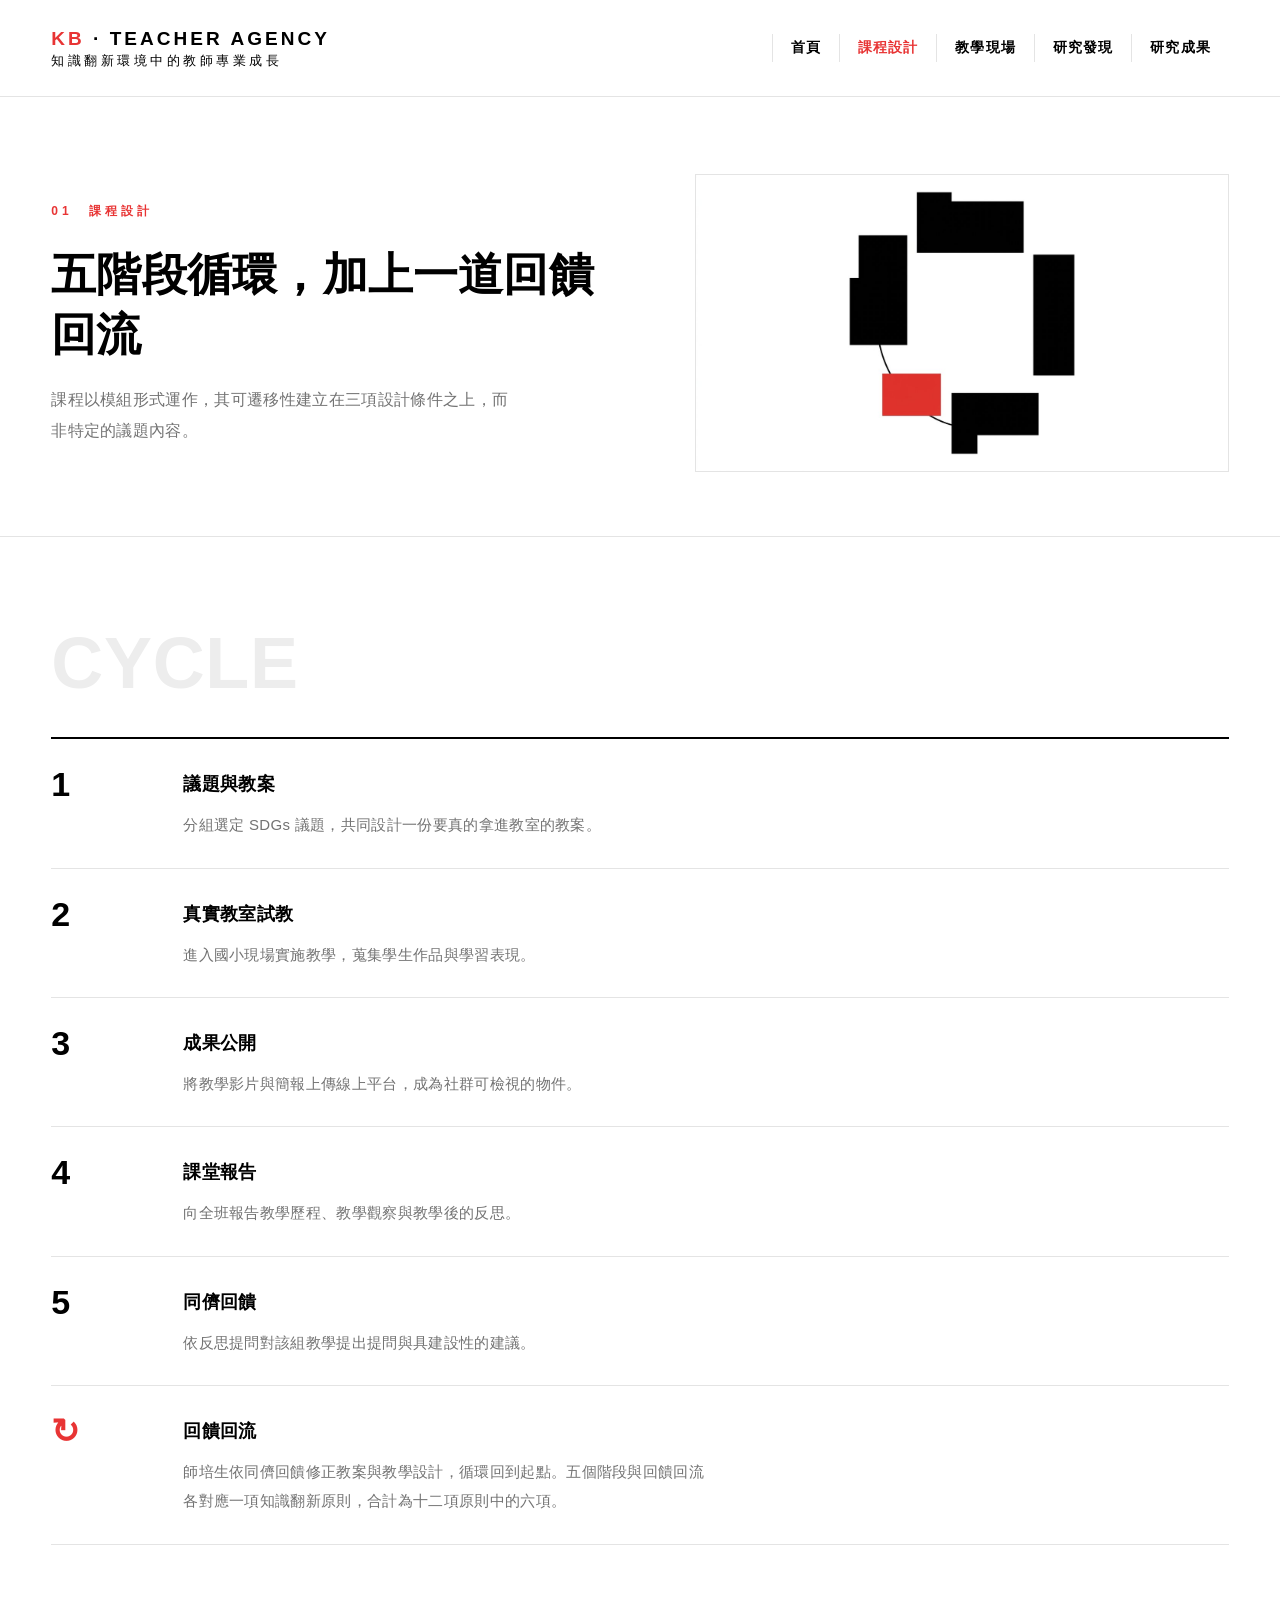
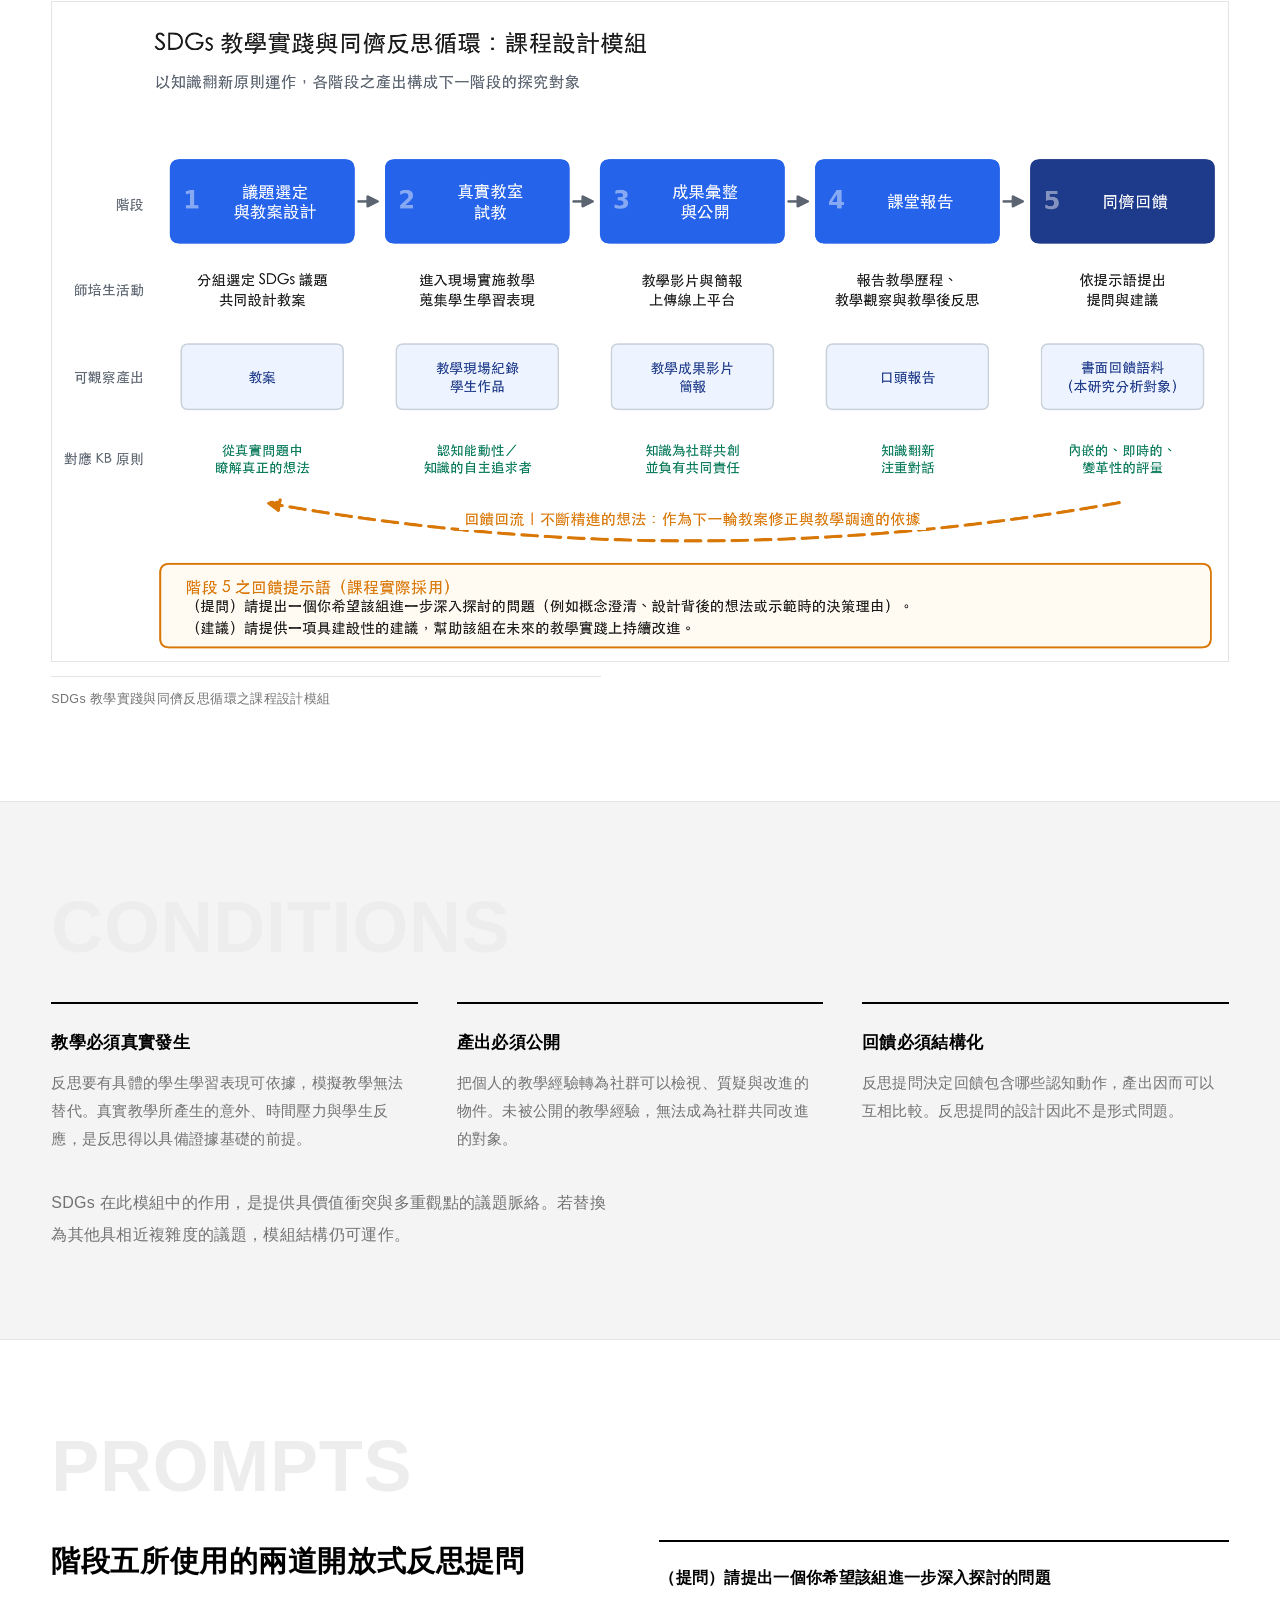
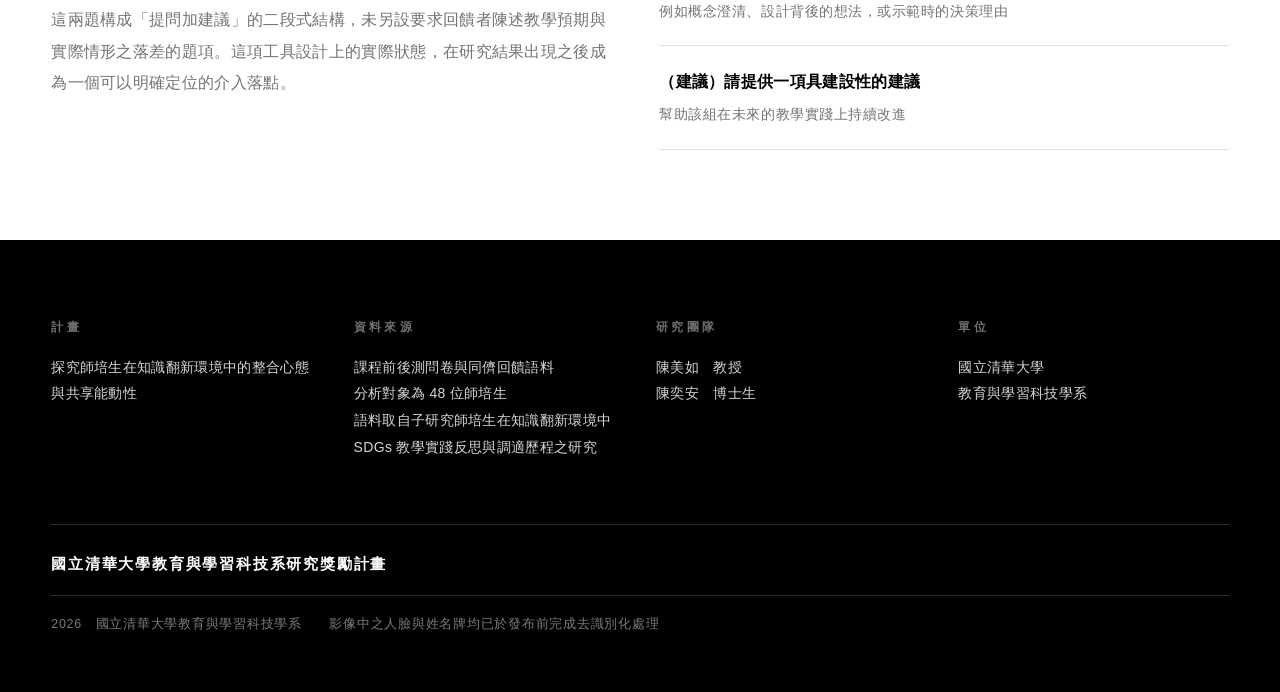
==== commit 71a05eae: "更正前後測配對方式（原檔以列位置配對而錯位），改依學號配對後 N=48；全站樣本數統一為 48" ====
--- a/course.html
+++ b/course.html
@@ -85,7 +85,7 @@
       </div>
       <div>
         <h4>資料來源</h4>
-        <p>課程前後測問卷（N = 50）<br>同儕回饋語料，取自子研究師培生在知識翻新環境中 SDGs 教學實踐反思與調適歷程之研究</p>
+        <p>課程前後測問卷與同儕回饋語料<br>分析對象為 48 位師培生<br>語料取自子研究師培生在知識翻新環境中 SDGs 教學實踐反思與調適歷程之研究</p>
       </div>
       <div>
         <h4>研究團隊</h4>
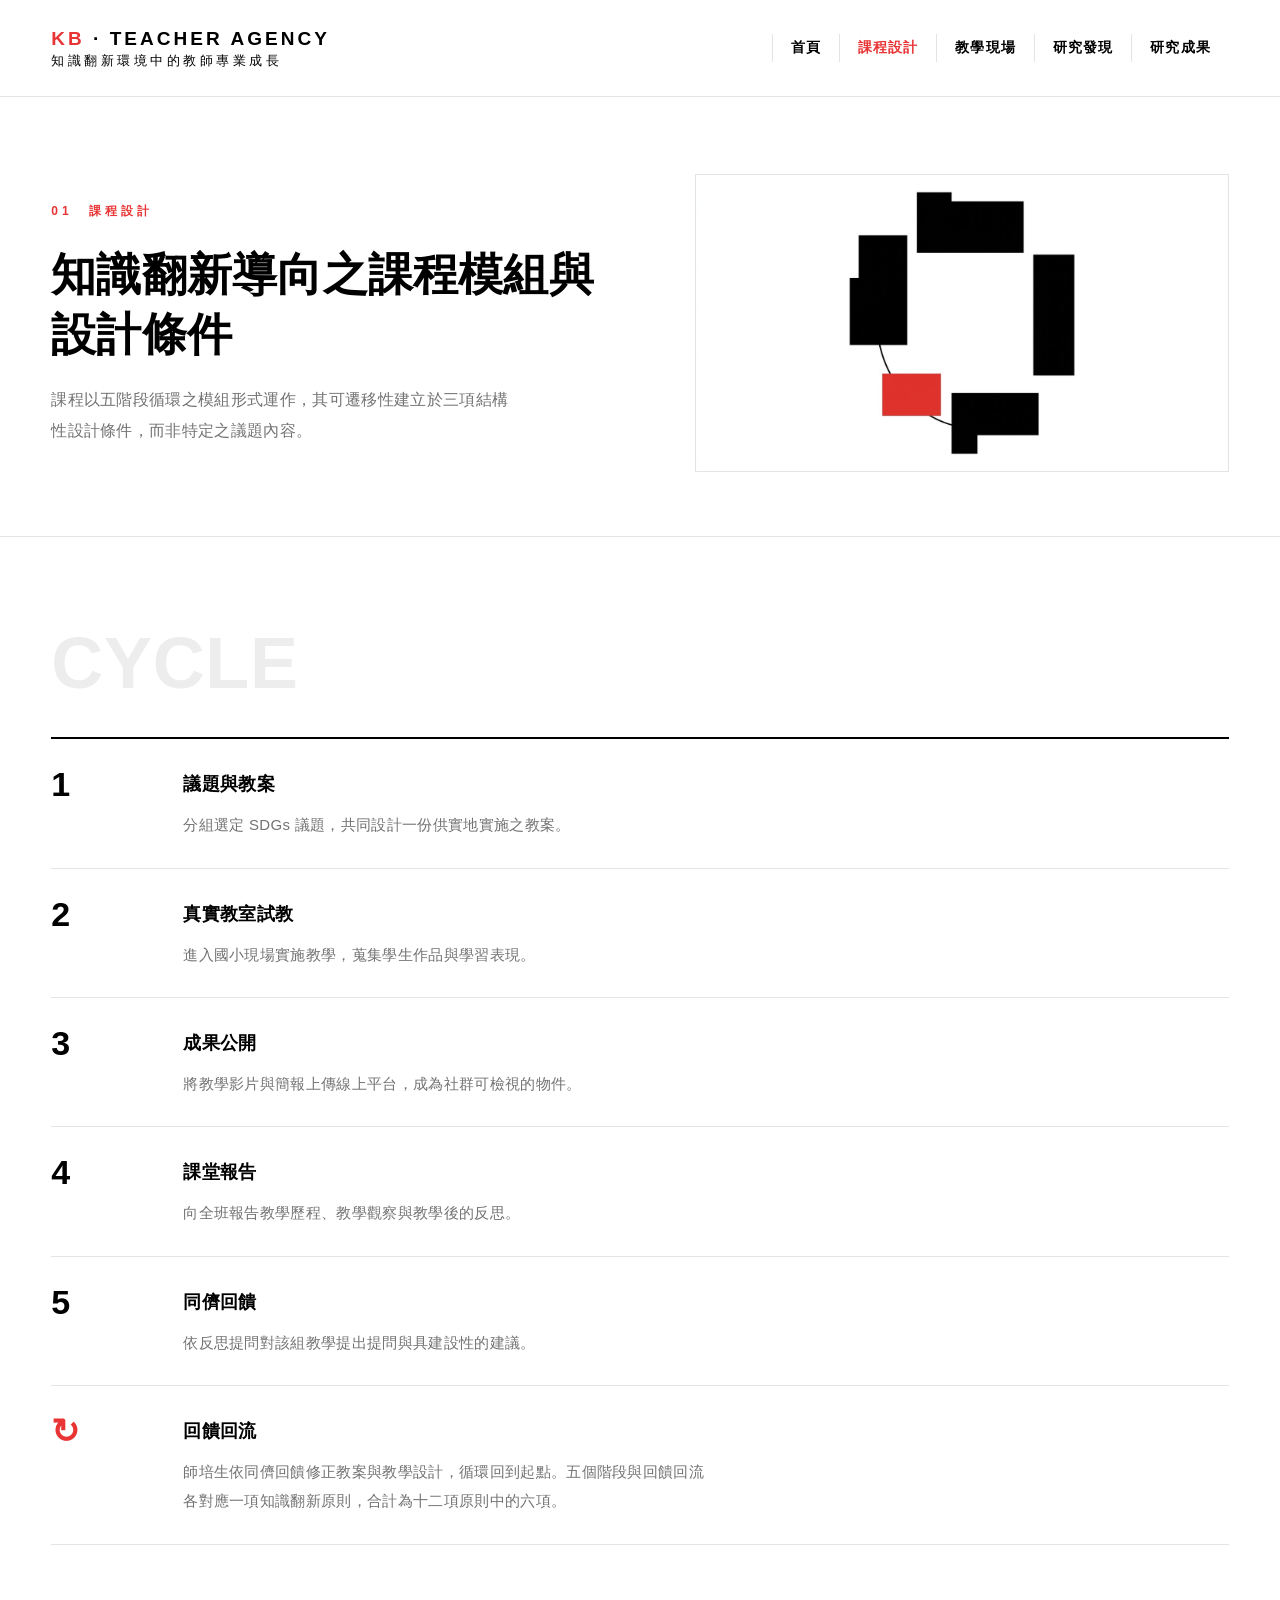
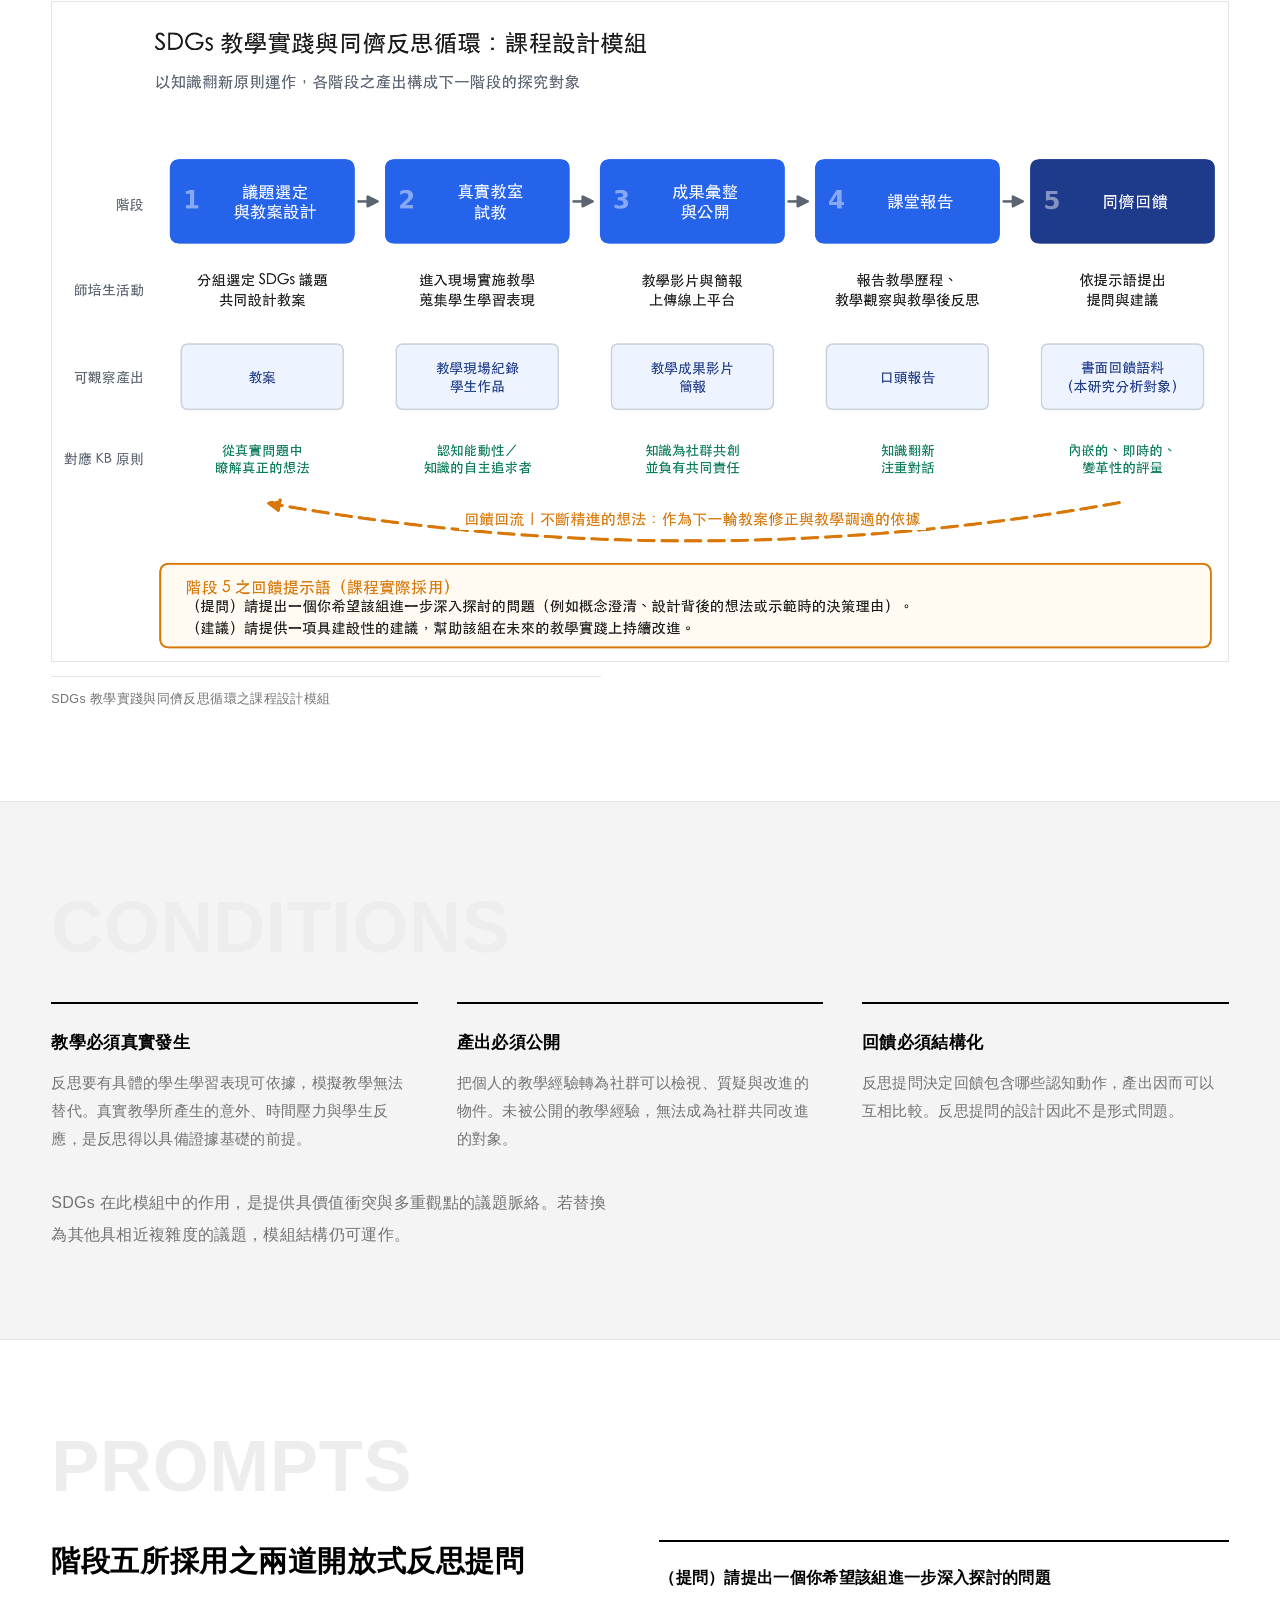
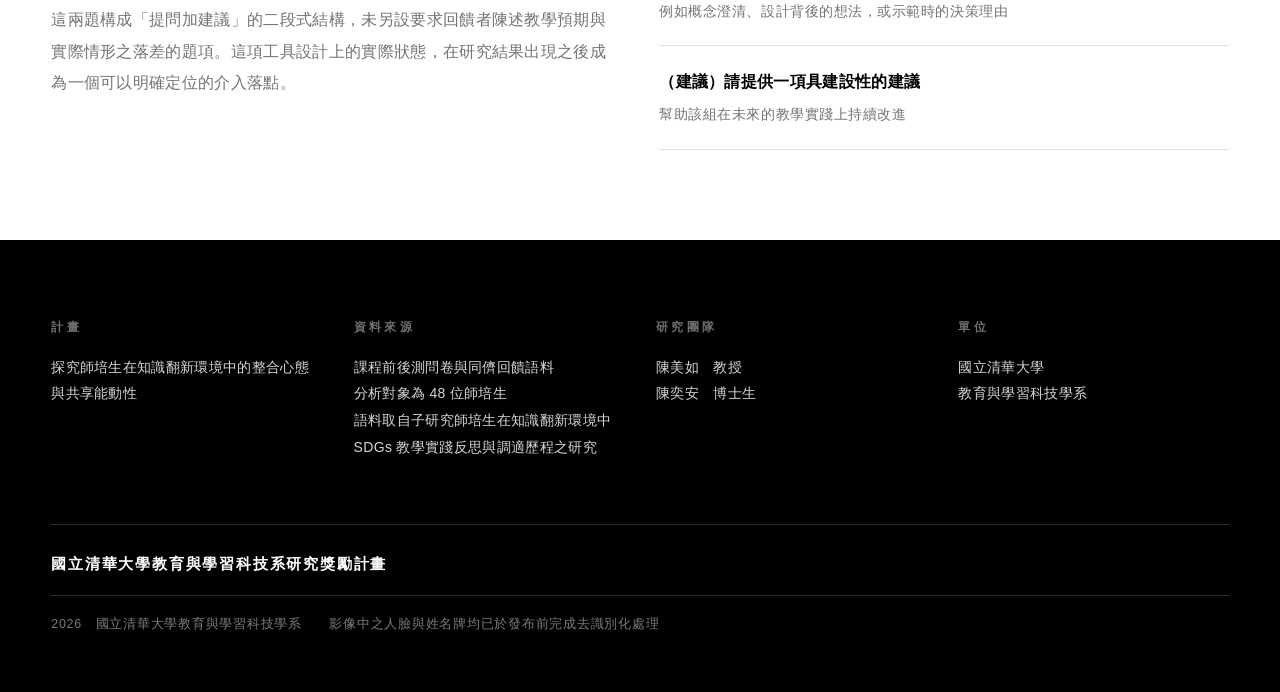
==== commit 4b0c0555: "內頁標題改為學術名詞式表述；確認問卷有效樣本為 48 人" ====
--- a/course.html
+++ b/course.html
@@ -5,7 +5,7 @@
 <meta name="viewport" content="width=device-width, initial-scale=1">
 <title>課程設計｜探究師培生在知識翻新環境中的整合心態與共享能動性</title>
 <meta name="description" content="五階段循環模組、三項可遷移的設計條件與同儕回饋反思提問">
-<link rel="stylesheet" href="assets/site.css?v=e246bac6">
+<link rel="stylesheet" href="assets/site.css?v=027143e5">
 </head>
 <body>
 
@@ -24,8 +24,8 @@
   <div class="ph-in">
     <div class="rv">
       <div class="kicker">01　課程設計</div>
-      <h1>五階段循環，加上一道回饋回流</h1>
-      <p class="stand">課程以模組形式運作，其可遷移性建立在三項設計條件之上，而非特定的議題內容。</p>
+      <h1>知識翻新導向之課程模組與設計條件</h1>
+      <p class="stand">課程以五階段循環之模組形式運作，其可遷移性建立於三項結構性設計條件，而非特定之議題內容。</p>
     </div>
     <figure class="kv rv"><img src="assets/art/kv-course.jpg" alt=""></figure>
   </div>
@@ -34,7 +34,7 @@
 <section class="sec">
   <div class="shell">
     <h2 class="lab rv">Cycle</h2>
-    <div class="stage rv"><div class="n">1</div><div><h3>議題與教案</h3><p>分組選定 SDGs 議題，共同設計一份要真的拿進教室的教案。</p></div></div>
+    <div class="stage rv"><div class="n">1</div><div><h3>議題與教案</h3><p>分組選定 SDGs 議題，共同設計一份供實地實施之教案。</p></div></div>
     <div class="stage rv"><div class="n">2</div><div><h3>真實教室試教</h3><p>進入國小現場實施教學，蒐集學生作品與學習表現。</p></div></div>
     <div class="stage rv"><div class="n">3</div><div><h3>成果公開</h3><p>將教學影片與簡報上傳線上平台，成為社群可檢視的物件。</p></div></div>
     <div class="stage rv"><div class="n">4</div><div><h3>課堂報告</h3><p>向全班報告教學歷程、教學觀察與教學後的反思。</p></div></div>
@@ -62,7 +62,7 @@
     <h2 class="lab rv">Prompts</h2>
     <div class="cols">
       <div class="rv">
-        <h2>階段五所使用的兩道開放式反思提問</h2>
+        <h2>階段五所採用之兩道開放式反思提問</h2>
         <p class="muted">這兩題構成「提問加建議」的二段式結構，未另設要求回饋者陳述教學預期與實際情形之落差的題項。這項工具設計上的實際狀態，在研究結果出現之後成為一個可以明確定位的介入落點。</p>
       </div>
       <div class="list rv">
--- a/assets/site.css
+++ b/assets/site.css
@@ -219,6 +219,8 @@
 
 /* ---------- 頁尾 ---------- */
 footer.foot{background:var(--k); color:var(--w); padding:clamp(44px,6vw,80px) 0 clamp(36px,5vw,56px)}
+/* 深色區段直接接深色頁尾時會連成一片，補一道分隔線與額外留白 */
+.sec.ink + footer.foot{border-top:1px solid #333; padding-top:clamp(52px,7vw,92px)}
 footer.foot a{color:var(--w)} footer.foot a:hover{color:var(--red-2)}
 footer.foot .grid{display:grid; grid-template-columns:repeat(auto-fit,minmax(min(100%,220px),1fr)); gap:32px}
 footer.foot h4{margin:0 0 14px; font-size:12px; font-weight:800; letter-spacing:.28em; color:#6E6E6E}
